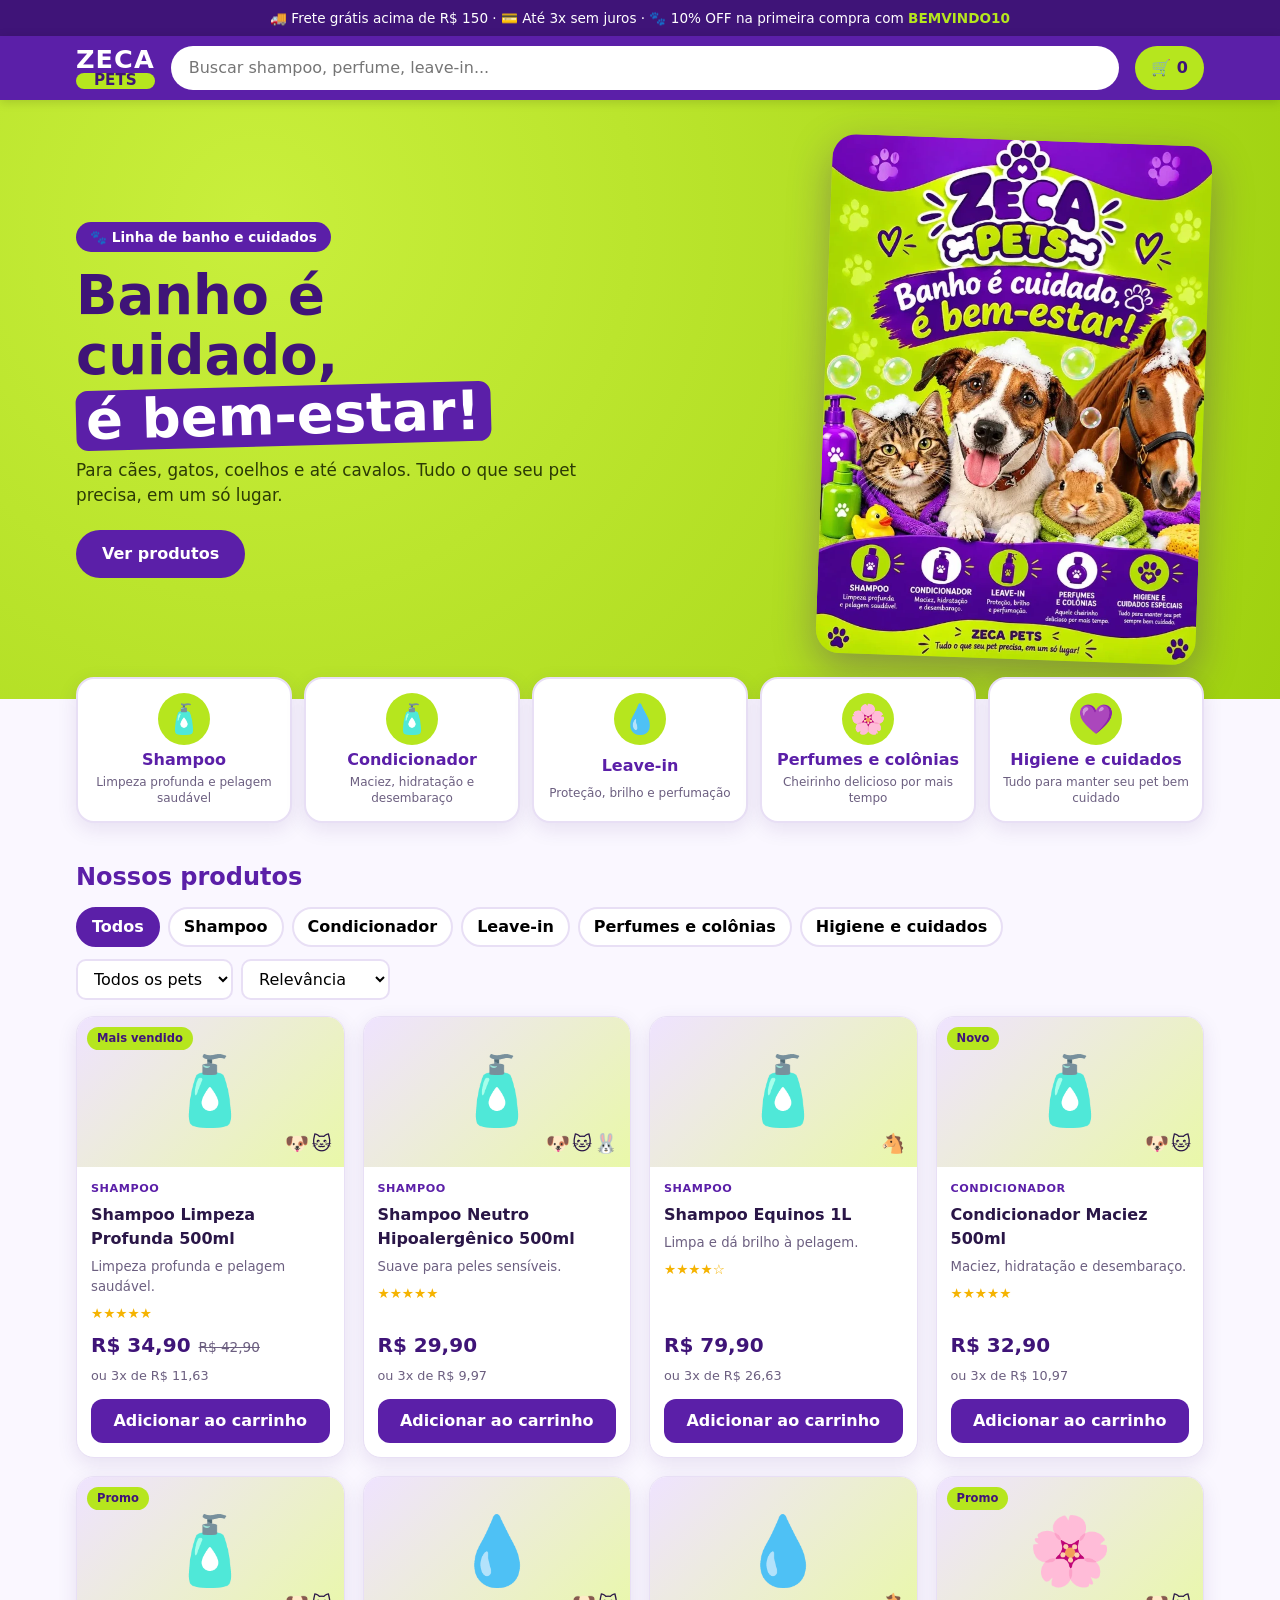
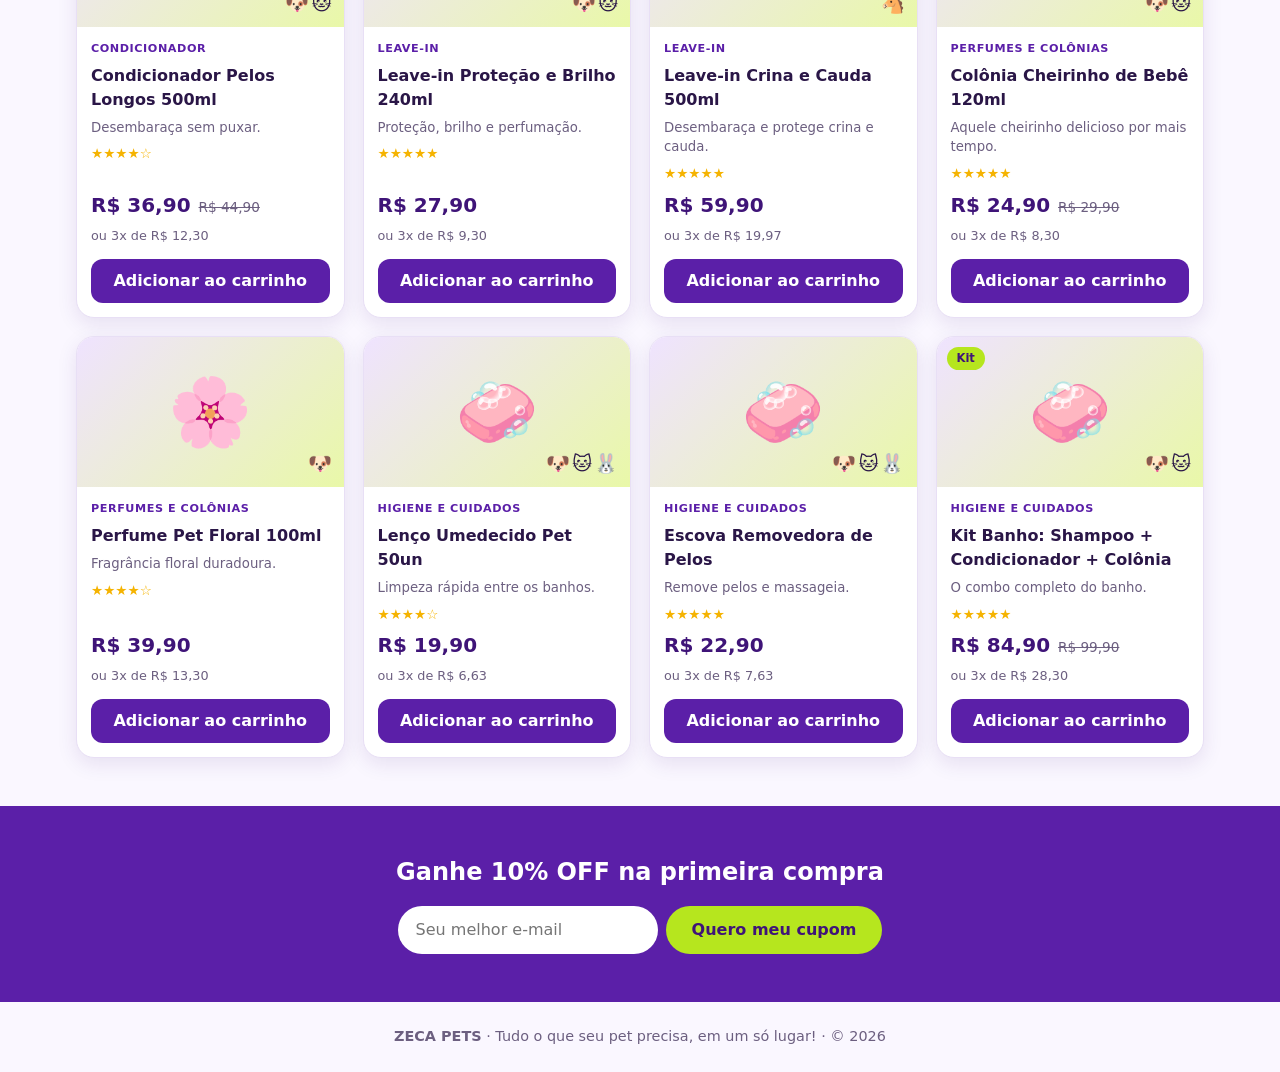
==== zeca-pets-loja/index.html @ 0b7c210d "Adiciona loja Zeca Pets (catalogo, carrinho e pedido via WhatsApp) - zeca-pets-loja: site em HTML/CS" ====
<!doctype html>
<html lang="pt-BR">
<head>
  <meta charset="utf-8">
  <meta name="viewport" content="width=device-width, initial-scale=1">
  <title>Zeca Pets — Banho é cuidado, é bem-estar!</title>
  <meta name="description" content="Shampoo, condicionador, leave-in, perfumes e higiene para cães, gatos, coelhos e cavalos. Tudo o que seu pet precisa, em um só lugar!">
  <link rel="stylesheet" href="styles.css">
</head>
<body>
  <div class="topbar">🚚 Frete grátis acima de R$ 150 · 💳 Até 3x sem juros · 🐾 10% OFF na primeira compra com <b>BEMVINDO10</b></div>

  <header class="header">
    <div class="container header-inner">
      <a href="#" class="logo"><span>ZECA</span><i>PETS</i></a>
      <form class="search" id="searchForm" role="search">
        <input id="search" type="search" placeholder="Buscar shampoo, perfume, leave-in..." aria-label="Buscar produtos">
      </form>
      <button class="cart-btn" id="openCart" aria-label="Abrir carrinho">🛒 <span id="cartCount">0</span></button>
    </div>
  </header>

  <section class="hero">
    <div class="container hero-inner">
      <div class="hero-text">
        <span class="pill">🐾 Linha de banho e cuidados</span>
        <h1>Banho é cuidado, <em>é bem-estar!</em></h1>
        <p>Para cães, gatos, coelhos e até cavalos. Tudo o que seu pet precisa, em um só lugar.</p>
        <a href="#produtos" class="btn">Ver produtos</a>
      </div>
      <img class="hero-img" src="assets/catalogo.webp" alt="Catálogo Zeca Pets: cachorro, gato, coelho e cavalo no banho" width="651" height="889">
    </div>
  </section>

  <section class="cats container" aria-label="Categorias">
    <button data-cat="Shampoo"><span>🧴</span><b>Shampoo</b><small>Limpeza profunda e pelagem saudável</small></button>
    <button data-cat="Condicionador"><span>🧴</span><b>Condicionador</b><small>Maciez, hidratação e desembaraço</small></button>
    <button data-cat="Leave-in"><span>💧</span><b>Leave-in</b><small>Proteção, brilho e perfumação</small></button>
    <button data-cat="Perfumes e colônias"><span>🌸</span><b>Perfumes e colônias</b><small>Cheirinho delicioso por mais tempo</small></button>
    <button data-cat="Higiene e cuidados"><span>💜</span><b>Higiene e cuidados</b><small>Tudo para manter seu pet bem cuidado</small></button>
  </section>

  <main class="container" id="produtos">
    <div class="toolbar">
      <h2>Nossos produtos</h2>
      <div class="filters">
        <div class="chips" id="chips"></div>
        <div class="selects">
          <select id="pet" aria-label="Filtrar por pet">
            <option value="">Todos os pets</option>
            <option>Cães</option><option>Gatos</option><option>Coelhos</option><option>Cavalos</option>
          </select>
          <select id="sort" aria-label="Ordenar">
            <option value="rel">Relevância</option>
            <option value="asc">Menor preço</option>
            <option value="desc">Maior preço</option>
          </select>
        </div>
      </div>
    </div>
    <div class="grid" id="grid"></div>
    <p class="empty" id="empty" hidden>Nenhum produto encontrado 😿</p>
  </main>

  <section class="newsletter">
    <div class="container">
      <h2>Ganhe 10% OFF na primeira compra</h2>
      <form id="newsForm">
        <input type="email" required placeholder="Seu melhor e-mail" aria-label="E-mail">
        <button class="btn">Quero meu cupom</button>
      </form>
      <p id="newsMsg" hidden>Obrigado! Use o cupom <b>BEMVINDO10</b> no carrinho 🎉</p>
    </div>
  </section>

  <footer class="footer">
    <div class="container"><b>ZECA PETS</b> · Tudo o que seu pet precisa, em um só lugar! · © <span id="year"></span></div>
  </footer>

  <div class="overlay" id="overlay" hidden></div>
  <aside class="drawer" id="drawer" aria-label="Carrinho" aria-hidden="true">
    <div class="drawer-head"><h3>Seu carrinho</h3><button id="closeCart" aria-label="Fechar">✕</button></div>
    <div class="drawer-body" id="cartItems"></div>
    <div class="drawer-foot">
      <div class="coupon"><input id="coupon" placeholder="Cupom de desconto"><button id="applyCoupon">Aplicar</button></div>
      <div class="row"><span>Subtotal</span><span id="subtotal">R$ 0,00</span></div>
      <div class="row"><span>Desconto</span><span id="discount">− R$ 0,00</span></div>
      <div class="row"><span>Frete</span><span id="shipping">—</span></div>
      <div class="row total"><span>Total</span><span id="total">R$ 0,00</span></div>
      <input id="custName" placeholder="Seu nome">
      <button class="btn block" id="checkout">Finalizar pelo WhatsApp</button>
    </div>
  </aside>

  <div class="toast" id="toast" role="status"></div>
  <script src="app.js"></script>
</body>
</html>
---- zeca-pets-loja/styles.css ----
:root{
  --purple:#5b1fa8; --purple-dark:#3f1478; --lime:#b6e61e; --lime-soft:#e9f8a8;
  --ink:#2a1647; --muted:#6c5f80; --bg:#faf7ff; --card:#fff; --line:#e8dff5;
  --radius:18px; --shadow:0 6px 20px rgba(63,20,120,.1);
}
*{box-sizing:border-box;margin:0}
body{font-family:"Trebuchet MS",system-ui,-apple-system,"Segoe UI",sans-serif;color:var(--ink);background:var(--bg);line-height:1.5}
.container{max-width:1160px;margin:0 auto;padding:0 16px}
button,input,select{font:inherit}
button{cursor:pointer}

.topbar{background:var(--purple-dark);color:#fff;text-align:center;font-size:.85rem;padding:8px 12px}
.topbar b{color:var(--lime)}
.header{position:sticky;top:0;z-index:20;background:var(--purple);box-shadow:0 2px 10px rgba(0,0,0,.15)}
.header-inner{display:flex;align-items:center;gap:16px;padding-top:10px;padding-bottom:10px}
.logo{display:grid;text-decoration:none;line-height:.9;text-align:center;font-weight:900}
.logo span{color:#fff;font-size:1.6rem;letter-spacing:.04em}
.logo i{font-style:normal;background:var(--lime);color:var(--purple-dark);font-size:.95rem;padding:1px 10px;border-radius:999px;margin-top:2px}
.search{flex:1}
.search input{width:100%;padding:10px 18px;border:0;border-radius:999px}
.cart-btn{border:0;background:var(--lime);color:var(--purple-dark);padding:10px 16px;border-radius:999px;font-weight:800}
.cart-btn:hover{filter:brightness(.95)}

.hero{background:radial-gradient(circle at 20% 20%,#c9ef3c,#9fd10f);overflow:hidden}
.hero-inner{display:flex;align-items:center;justify-content:space-between;gap:32px;padding-top:40px;padding-bottom:40px}
.hero-text{max-width:520px}
.pill{display:inline-block;background:var(--purple);color:#fff;font-weight:700;padding:5px 14px;border-radius:999px;font-size:.85rem;margin-bottom:14px}
.hero h1{font-size:clamp(2rem,4.6vw,3.4rem);line-height:1.1;color:var(--purple-dark);margin-bottom:12px}
.hero em{font-style:normal;color:#fff;background:var(--purple);padding:0 10px;border-radius:12px;display:inline-block;transform:rotate(-1.5deg)}
.hero p{color:#2c3b05;margin-bottom:22px;font-size:1.05rem}
.hero-img{width:min(380px,40vw);height:auto;border-radius:24px;box-shadow:0 14px 40px rgba(63,20,120,.35);transform:rotate(2deg)}
.btn{display:inline-block;background:var(--purple);color:#fff;border:0;border-radius:999px;padding:12px 26px;font-weight:800;text-decoration:none}
.btn:hover{background:var(--purple-dark)}
.btn.block{width:100%;border-radius:12px}
.btn:disabled{opacity:.5;cursor:not-allowed}

.cats{display:grid;grid-template-columns:repeat(5,1fr);gap:12px;margin-top:-22px;position:relative}
.cats button{background:var(--card);border:2px solid var(--line);border-radius:var(--radius);padding:14px 10px;display:grid;gap:3px;text-align:center;box-shadow:var(--shadow);transition:.15s}
.cats button:hover{border-color:var(--purple);transform:translateY(-3px)}
.cats span{font-size:1.8rem;width:52px;height:52px;margin:0 auto;display:grid;place-items:center;background:var(--lime);border-radius:50%}
.cats b{color:var(--purple)}
.cats small{color:var(--muted);font-size:.75rem;line-height:1.3}

.toolbar{margin:36px 0 16px}
.toolbar h2{margin-bottom:12px;color:var(--purple)}
.filters{display:flex;flex-wrap:wrap;gap:12px;justify-content:space-between}
.chips,.selects{display:flex;flex-wrap:wrap;gap:8px}
.chip{border:2px solid var(--line);background:#fff;padding:6px 14px;border-radius:999px;font-weight:600}
.chip.active{background:var(--purple);color:#fff;border-color:var(--purple)}
select{padding:8px 12px;border:2px solid var(--line);border-radius:10px;background:#fff}

.grid{display:grid;grid-template-columns:repeat(auto-fill,minmax(230px,1fr));gap:18px}
.card{background:var(--card);border:1px solid var(--line);border-radius:var(--radius);overflow:hidden;box-shadow:var(--shadow);display:flex;flex-direction:column;transition:transform .15s}
.card:hover{transform:translateY(-3px)}
.thumb{height:150px;display:grid;place-items:center;position:relative;background:linear-gradient(135deg,#efe3ff,var(--lime-soft))}
.thumb .bottle{font-size:4.2rem}
.thumb .pets{position:absolute;bottom:8px;right:10px;font-size:1.2rem;letter-spacing:2px}
.badge{position:absolute;top:10px;left:10px;background:var(--lime);color:var(--purple-dark);font-size:.72rem;font-weight:800;padding:3px 10px;border-radius:999px}
.info{padding:14px;display:flex;flex-direction:column;gap:6px;flex:1}
.info small{color:var(--purple);text-transform:uppercase;letter-spacing:.05em;font-size:.7rem;font-weight:700}
.info h3{font-size:1rem}
.desc{color:var(--muted);font-size:.83rem}
.stars{color:#f5b301;font-size:.85rem}
.price{margin-top:auto;display:flex;align-items:baseline;gap:8px}
.price b{font-size:1.25rem;color:var(--purple-dark)}
.price s{color:var(--muted);font-size:.85rem}
.parc{color:var(--muted);font-size:.8rem}
.add{margin-top:8px;border:0;background:var(--purple);color:#fff;padding:10px;border-radius:12px;font-weight:700}
.add:hover{background:var(--lime);color:var(--purple-dark)}
.empty{text-align:center;padding:40px;color:var(--muted)}

.newsletter{background:var(--purple);color:#fff;text-align:center;padding:48px 0;margin-top:48px}
.newsletter form{display:flex;gap:8px;justify-content:center;flex-wrap:wrap;margin-top:16px}
.newsletter input{padding:12px 18px;border-radius:999px;border:0;min-width:260px}
.newsletter .btn{background:var(--lime);color:var(--purple-dark)}
.newsletter p{margin-top:12px}
.footer{padding:24px 0;text-align:center;color:var(--muted);font-size:.9rem}

.overlay{position:fixed;inset:0;background:rgba(30,10,60,.5);z-index:30}
.drawer{position:fixed;top:0;right:0;height:100%;width:min(420px,100%);background:#fff;z-index:40;display:flex;flex-direction:column;transform:translateX(100%);transition:transform .25s}
.drawer.open{transform:none}
.drawer-head{display:flex;justify-content:space-between;align-items:center;padding:16px;background:var(--purple);color:#fff}
.drawer-head button{border:0;background:none;font-size:1.2rem;color:#fff}
.drawer-body{flex:1;overflow:auto;padding:12px 16px}
.drawer-body .none{color:var(--muted);text-align:center;margin-top:40px}
.item{display:grid;grid-template-columns:56px 1fr auto;gap:12px;align-items:center;padding:10px 0;border-bottom:1px solid var(--line)}
.item .em{font-size:2rem;height:56px;display:grid;place-items:center;border-radius:12px;background:var(--lime-soft)}
.item small{color:var(--muted)}
.qty{display:flex;align-items:center;gap:6px;margin-top:4px}
.qty button{width:26px;height:26px;border-radius:8px;border:1px solid var(--line);background:#fff}
.rm{border:0;background:none;color:#c0392b;font-size:.8rem}
.drawer-foot{padding:16px;border-top:1px solid var(--line);display:grid;gap:8px}
.drawer-foot input{padding:10px 12px;border:1px solid var(--line);border-radius:10px;width:100%}
.coupon{display:flex;gap:8px}
.coupon button{border:0;background:var(--purple);color:#fff;border-radius:10px;padding:0 14px}
.row{display:flex;justify-content:space-between;font-size:.95rem}
.row.total{font-size:1.2rem;font-weight:800;color:var(--purple)}

.toast{position:fixed;bottom:24px;left:50%;transform:translate(-50%,80px);background:var(--purple-dark);color:#fff;padding:12px 20px;border-radius:999px;z-index:50;opacity:0;transition:.3s}
.toast.show{transform:translate(-50%,0);opacity:1}

@media (max-width:860px){
  .cats{grid-template-columns:repeat(2,1fr);margin-top:16px}
  .hero-inner{flex-direction:column-reverse;text-align:center}
  .hero-img{width:min(300px,70vw)}
  .header-inner{flex-wrap:wrap}
  .search{order:3;flex-basis:100%}
  .logo{flex:1;justify-items:start}
}
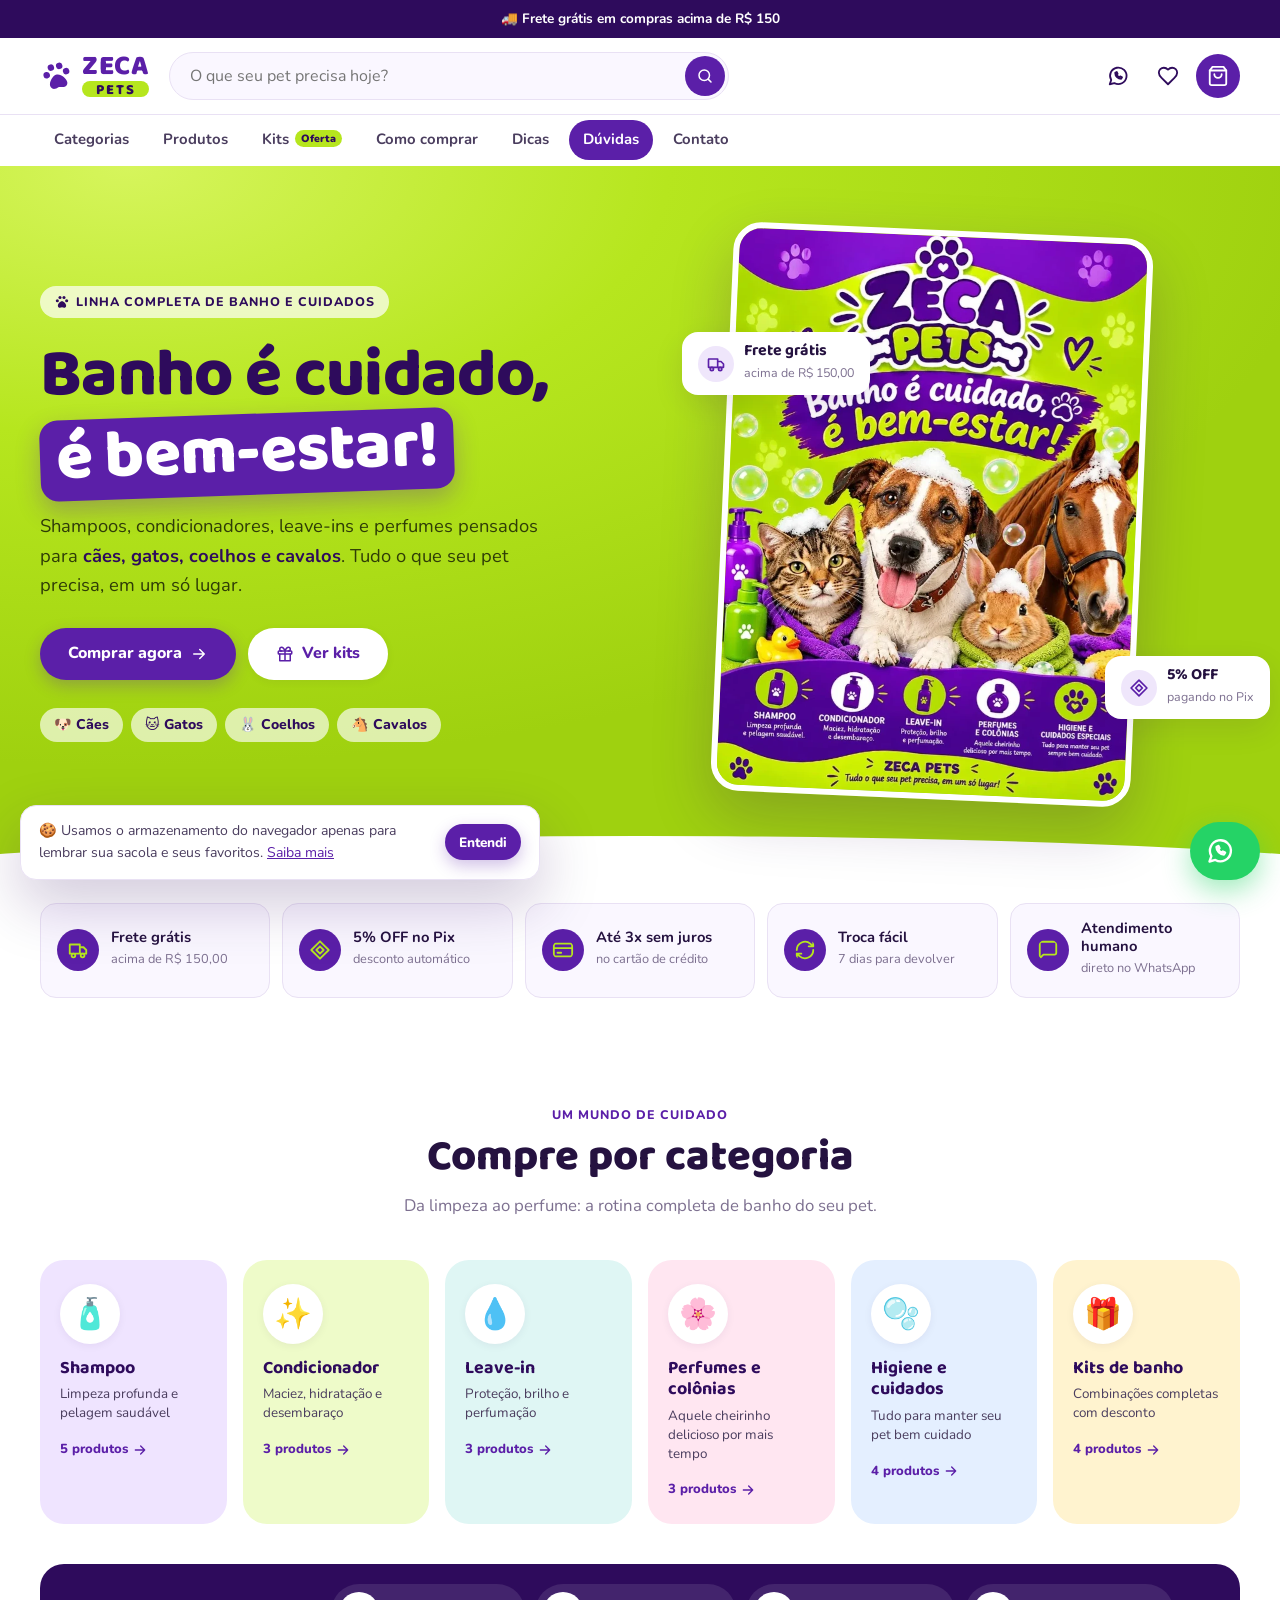
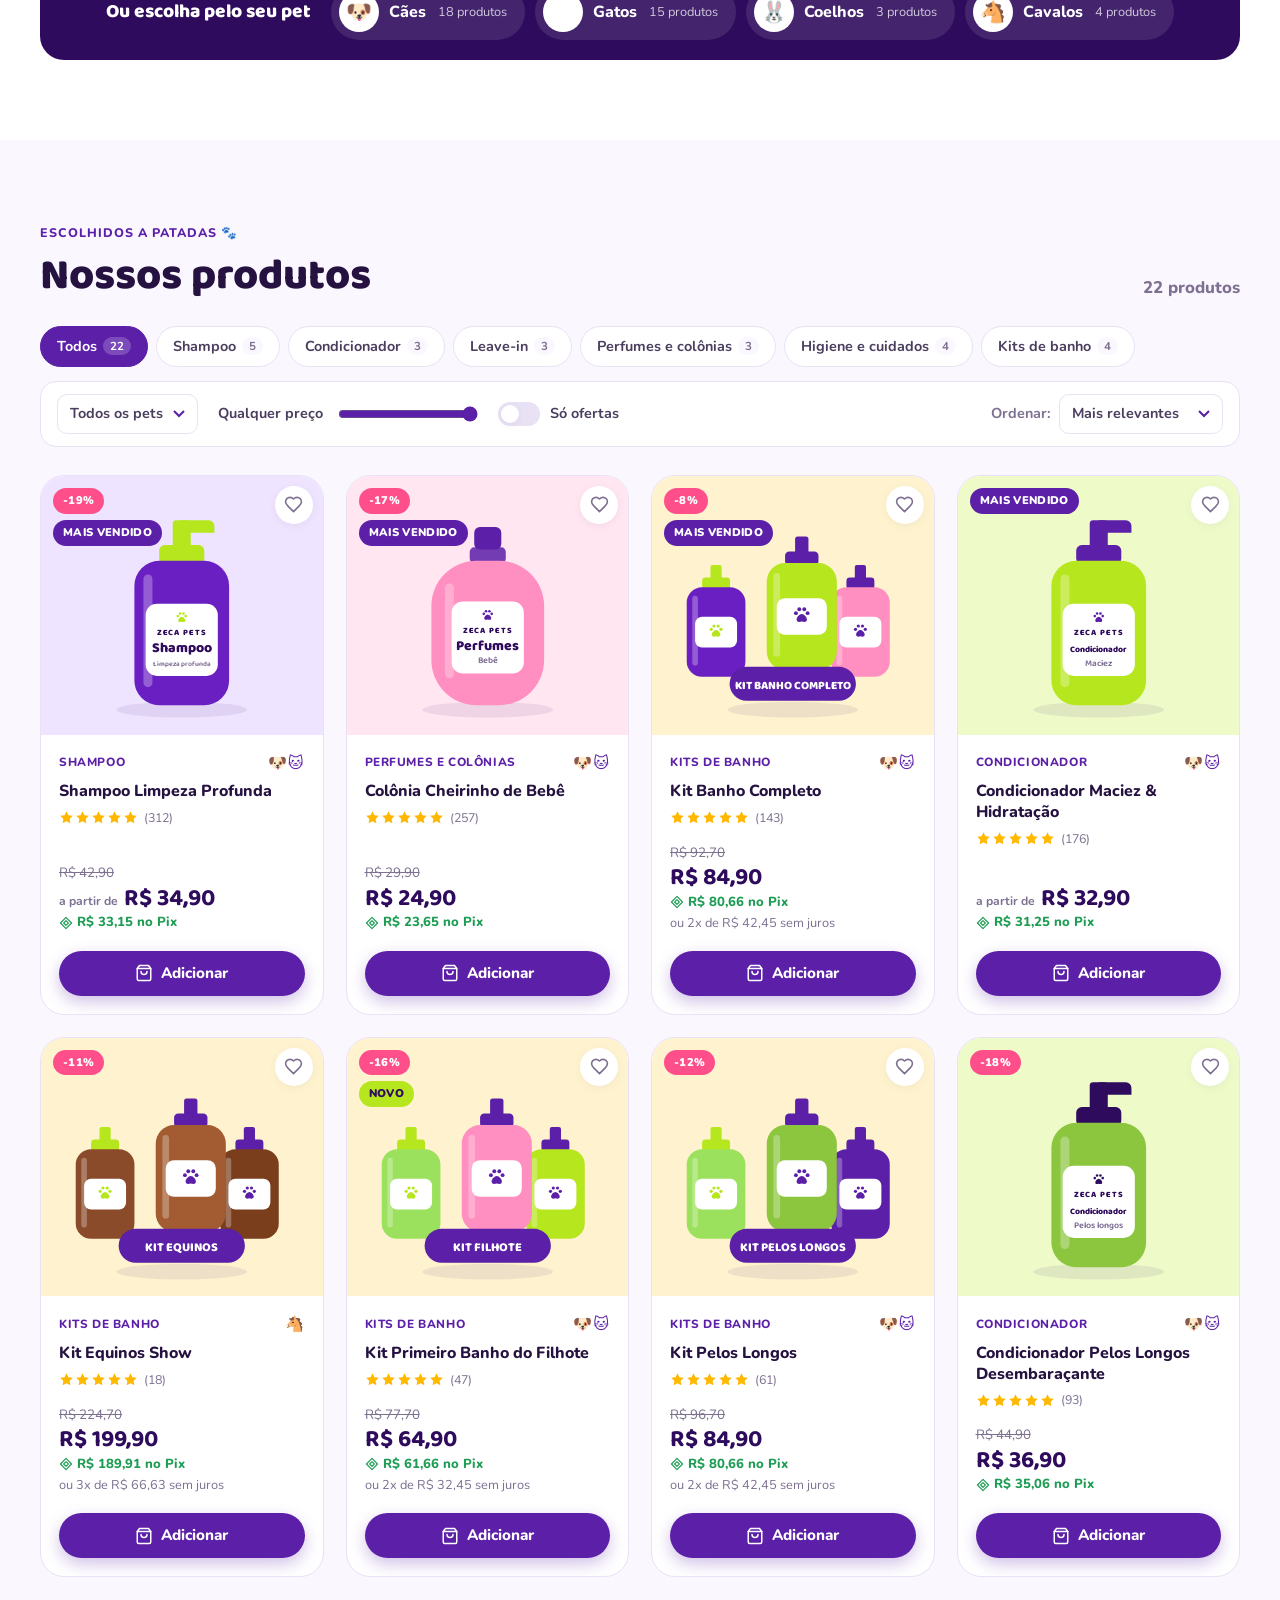
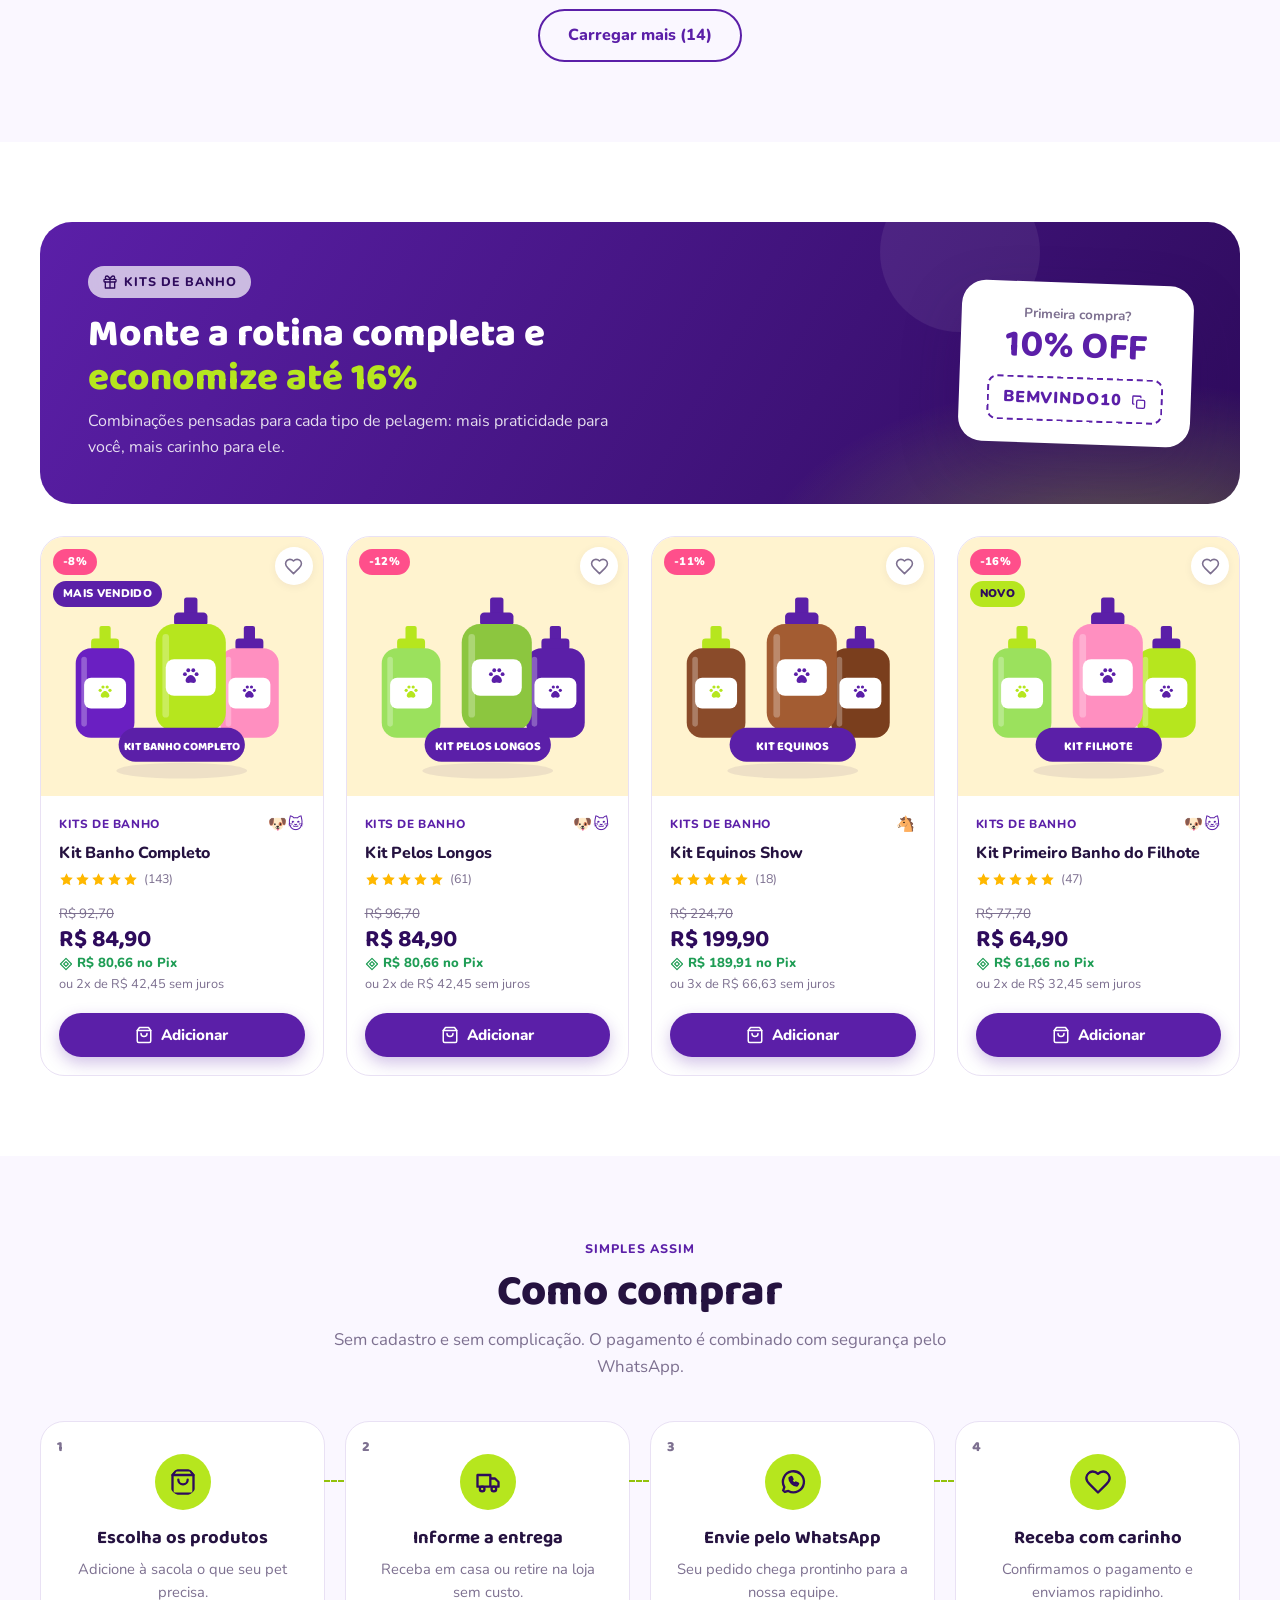
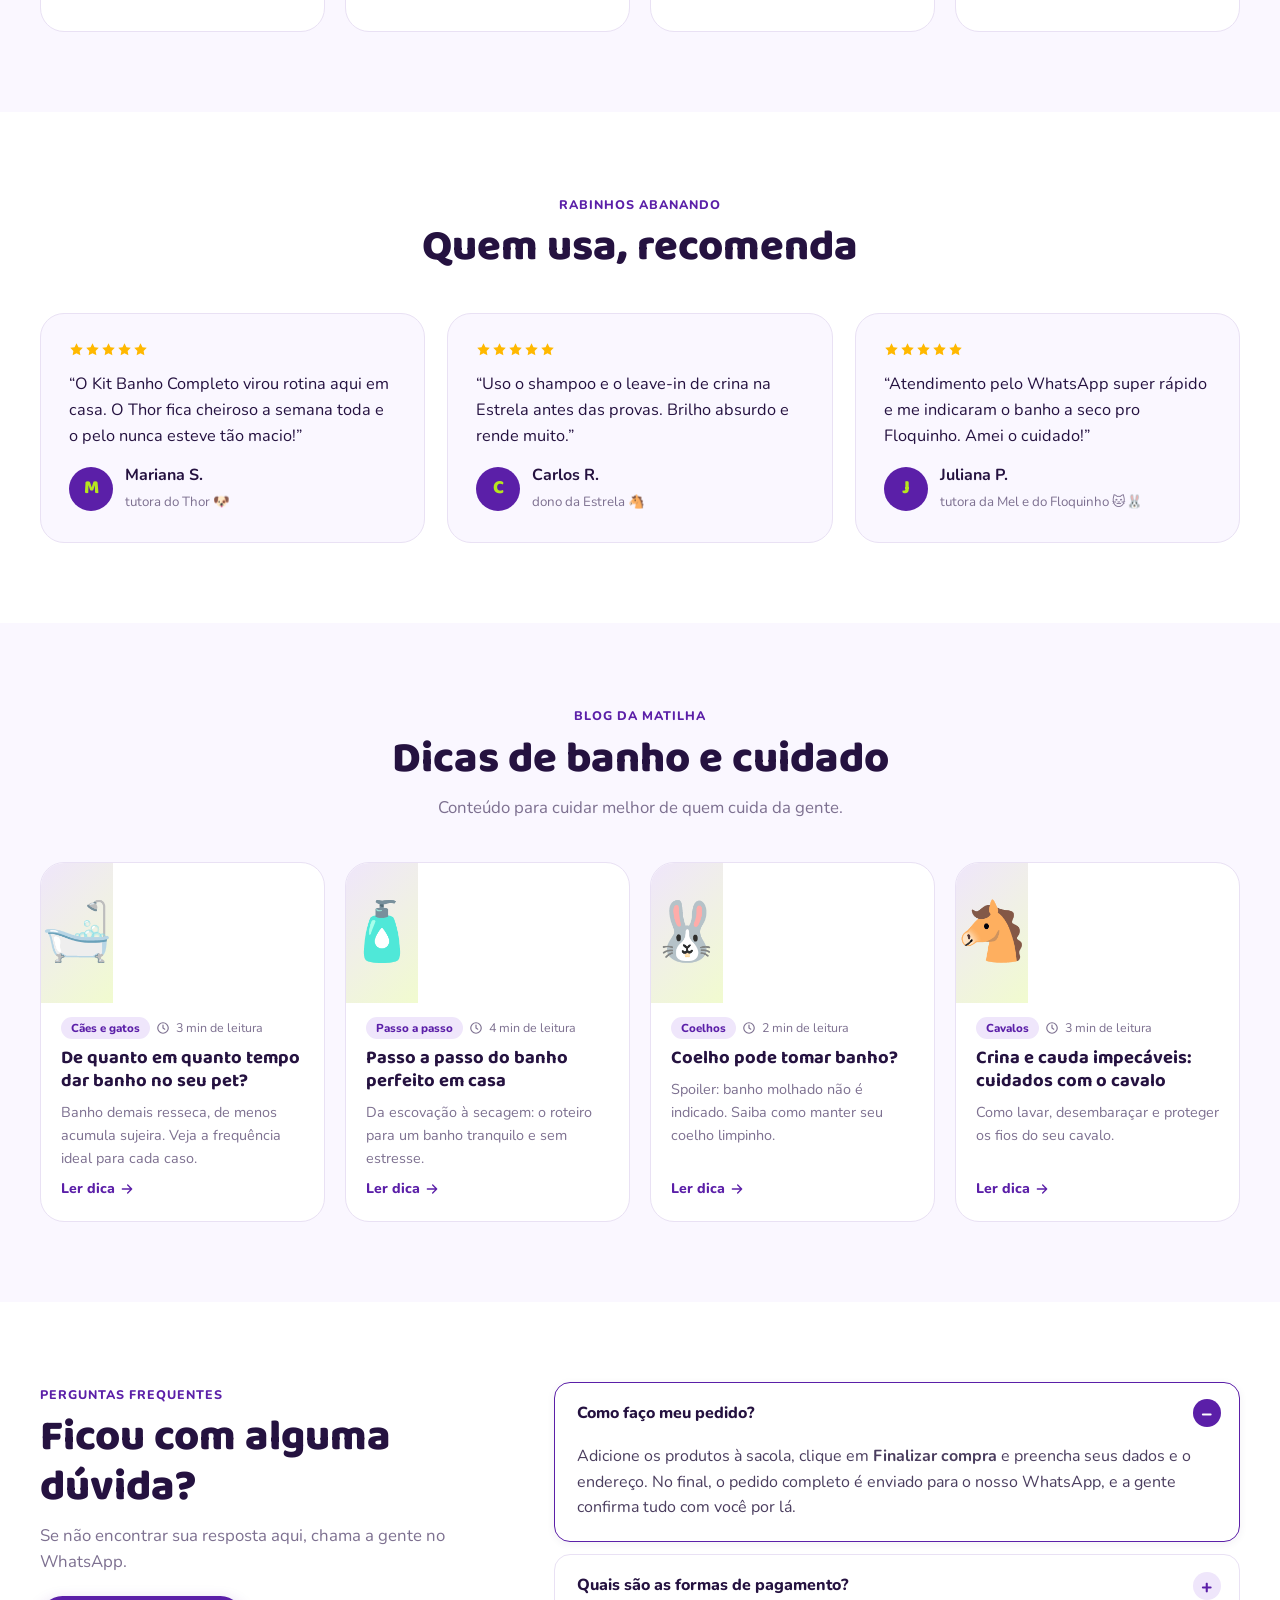
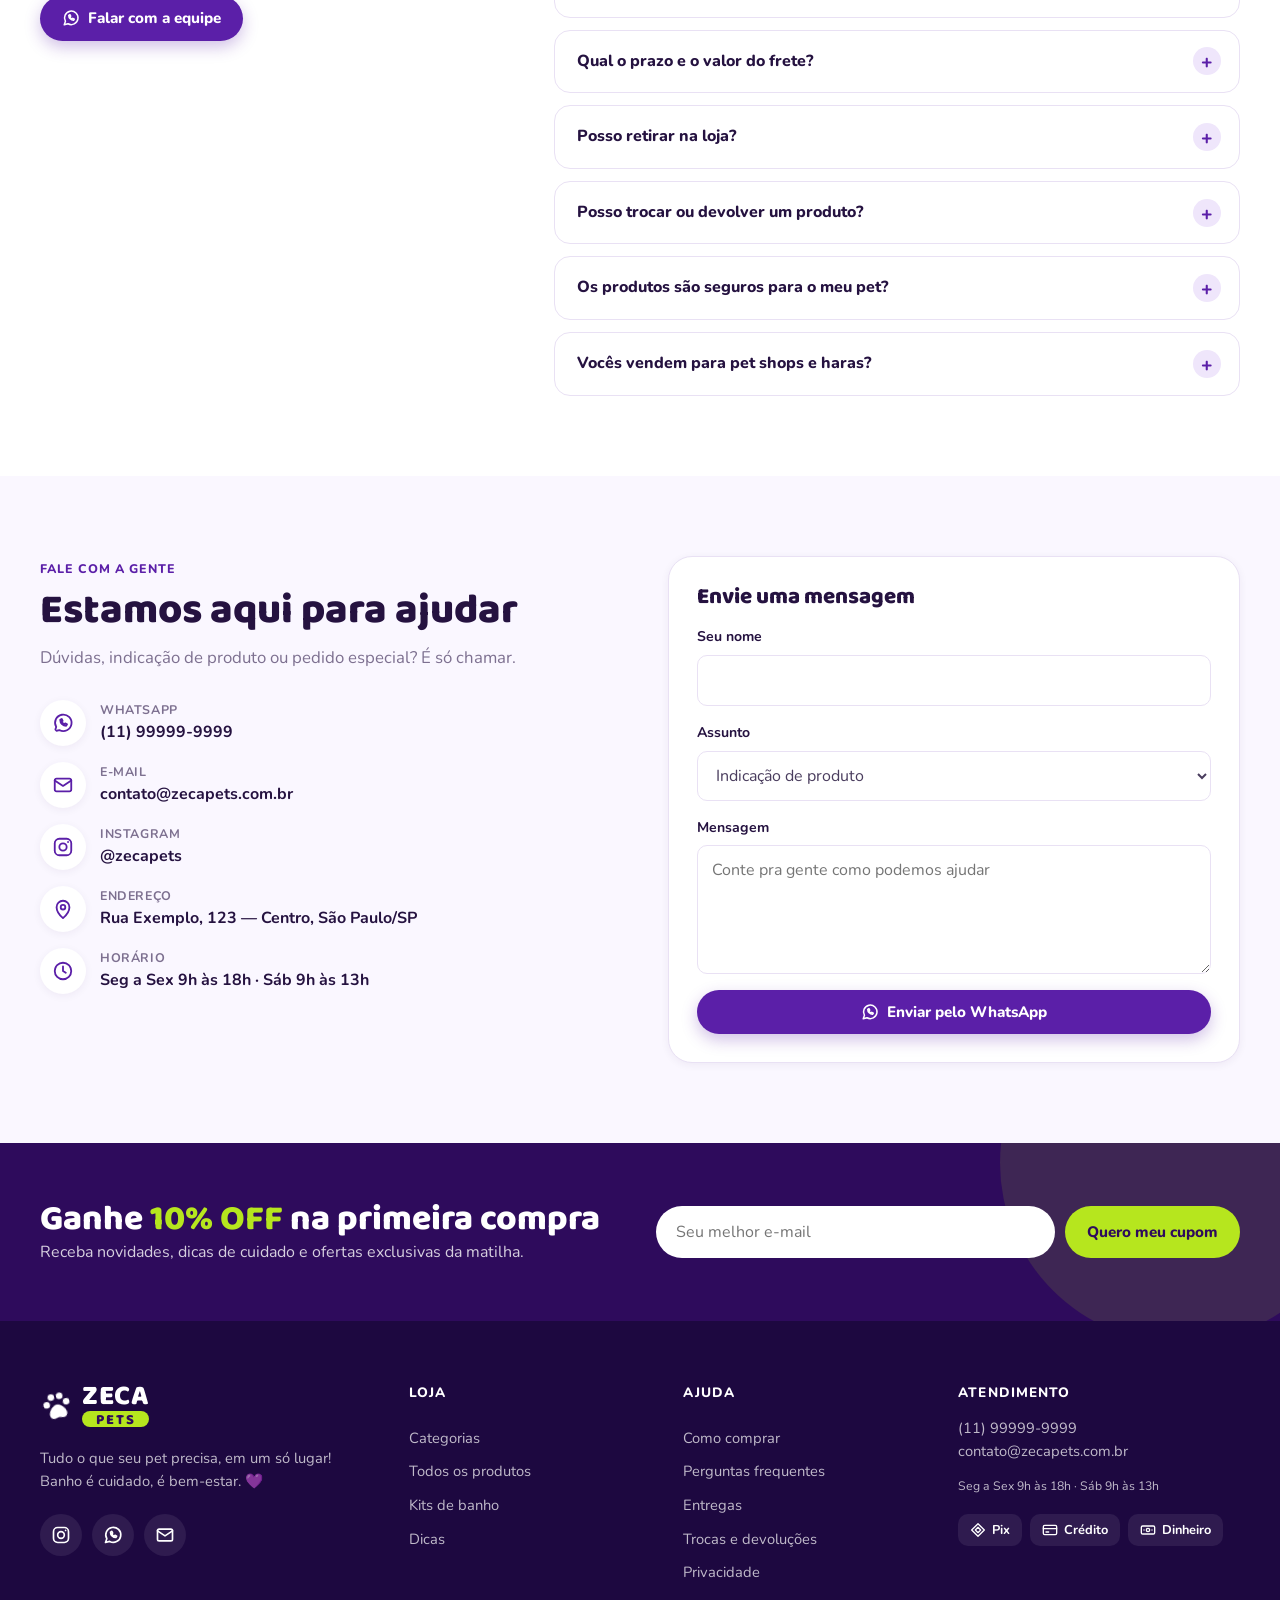
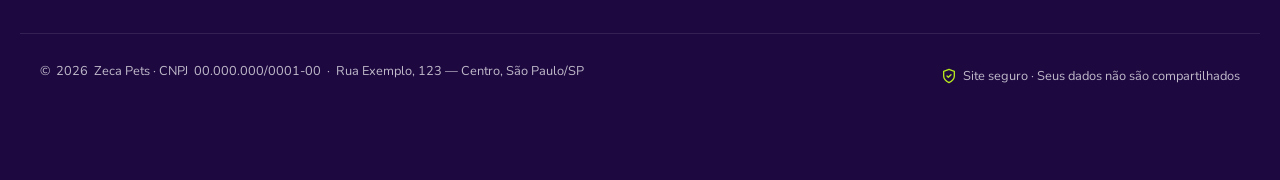
==== commit f275ae73: "Reestrutura a loja Zeca Pets: catalogo completo, checkout e conteudo Estrutura - Codigo separado em " ====
--- a/zeca-pets-loja/index.html
+++ b/zeca-pets-loja/index.html
@@ -4,95 +4,454 @@
   <meta charset="utf-8">
   <meta name="viewport" content="width=device-width, initial-scale=1">
   <title>Zeca Pets — Banho é cuidado, é bem-estar!</title>
-  <meta name="description" content="Shampoo, condicionador, leave-in, perfumes e higiene para cães, gatos, coelhos e cavalos. Tudo o que seu pet precisa, em um só lugar!">
-  <link rel="stylesheet" href="styles.css">
+  <meta name="description" content="Shampoo, condicionador, leave-in, perfumes e produtos de higiene para cães, gatos, coelhos e cavalos. Frete grátis acima de R$ 150, 5% OFF no Pix e até 3x sem juros.">
+  <meta name="theme-color" content="#5b1fa8">
+  <link rel="icon" href="assets/img/favicon.svg" type="image/svg+xml">
+
+  <!-- Compartilhamento em redes sociais -->
+  <meta property="og:type" content="website">
+  <meta property="og:title" content="Zeca Pets — Banho é cuidado, é bem-estar!">
+  <meta property="og:description" content="Tudo o que seu pet precisa, em um só lugar! Linha completa de banho e cuidados para cães, gatos, coelhos e cavalos.">
+  <meta property="og:image" content="assets/img/catalogo.webp">
+  <meta property="og:locale" content="pt_BR">
+
+  <link rel="preconnect" href="https://fonts.googleapis.com">
+  <link rel="preconnect" href="https://fonts.gstatic.com" crossorigin>
+  <link href="https://fonts.googleapis.com/css2?family=Baloo+2:wght@600;700;800&family=Nunito:wght@400;600;700;800&display=swap" rel="stylesheet">
+  <link rel="stylesheet" href="css/styles.css">
+
+  <script type="application/ld+json">
+  { "@context": "https://schema.org", "@type": "PetStore", "name": "Zeca Pets",
+    "slogan": "Banho é cuidado, é bem-estar!", "image": "assets/img/catalogo.webp",
+    "priceRange": "R$", "paymentAccepted": "Pix, Cartão de crédito, Dinheiro" }
+  </script>
+
+  <script src="js/config.js" defer></script>
+  <script src="js/data.js" defer></script>
+  <script src="js/utils.js" defer></script>
+  <script src="js/store.js" defer></script>
+  <script src="js/art.js" defer></script>
+  <script src="js/catalog.js" defer></script>
+  <script src="js/cart.js" defer></script>
+  <script src="js/checkout.js" defer></script>
+  <script src="js/main.js" defer></script>
 </head>
 <body>
-  <div class="topbar">🚚 Frete grátis acima de R$ 150 · 💳 Até 3x sem juros · 🐾 10% OFF na primeira compra com <b>BEMVINDO10</b></div>
-
-  <header class="header">
-    <div class="container header-inner">
-      <a href="#" class="logo"><span>ZECA</span><i>PETS</i></a>
-      <form class="search" id="searchForm" role="search">
-        <input id="search" type="search" placeholder="Buscar shampoo, perfume, leave-in..." aria-label="Buscar produtos">
+  <!-- ===== Ícones (SVG sprite) ===== -->
+  <svg width="0" height="0" style="position:absolute" aria-hidden="true">
+    <symbol id="i-search" viewBox="0 0 24 24"><circle cx="11" cy="11" r="7"/><path d="m20 20-3.5-3.5"/></symbol>
+    <symbol id="i-heart" viewBox="0 0 24 24"><path d="M19 14c1.5-1.5 3-3.2 3-5.5A5.5 5.5 0 0 0 16.5 3c-1.8 0-3 .5-4.5 2-1.5-1.5-2.7-2-4.5-2A5.5 5.5 0 0 0 2 8.5c0 2.3 1.5 4 3 5.5l7 7Z"/></symbol>
+    <symbol id="i-bag" viewBox="0 0 24 24"><path d="M6 2 3 6v14a2 2 0 0 0 2 2h14a2 2 0 0 0 2-2V6l-3-4Z"/><path d="M3 6h18M16 10a4 4 0 0 1-8 0"/></symbol>
+    <symbol id="i-menu" viewBox="0 0 24 24"><path d="M4 6h16M4 12h16M4 18h16"/></symbol>
+    <symbol id="i-x" viewBox="0 0 24 24"><path d="M18 6 6 18M6 6l12 12"/></symbol>
+    <symbol id="i-plus" viewBox="0 0 24 24"><path d="M12 5v14M5 12h14"/></symbol>
+    <symbol id="i-minus" viewBox="0 0 24 24"><path d="M5 12h14"/></symbol>
+    <symbol id="i-trash" viewBox="0 0 24 24"><path d="M3 6h18M8 6V4h8v2M19 6l-1 14H6L5 6M10 11v6M14 11v6"/></symbol>
+    <symbol id="i-truck" viewBox="0 0 24 24"><path d="M3 6h11v10H3zM14 9h4l3 3v4h-7"/><circle cx="7" cy="18" r="2"/><circle cx="17" cy="18" r="2"/></symbol>
+    <symbol id="i-shield" viewBox="0 0 24 24"><path d="M12 22s8-4 8-10V5l-8-3-8 3v7c0 6 8 10 8 10z"/><path d="m9 12 2 2 4-4"/></symbol>
+    <symbol id="i-refresh" viewBox="0 0 24 24"><path d="M3 12a9 9 0 0 1 15-6.7L21 8M21 3v5h-5M21 12a9 9 0 0 1-15 6.7L3 16M3 21v-5h5"/></symbol>
+    <symbol id="i-chat" viewBox="0 0 24 24"><path d="M21 15a2 2 0 0 1-2 2H7l-4 4V5a2 2 0 0 1 2-2h14a2 2 0 0 1 2 2z"/></symbol>
+    <symbol id="i-star" viewBox="0 0 24 24"><path d="m12 2 3.1 6.3 6.9 1-5 4.9 1.2 6.8L12 17.8 5.8 21 7 14.2 2 9.3l6.9-1z"/></symbol>
+    <symbol id="i-arrow-right" viewBox="0 0 24 24"><path d="M5 12h14M13 6l6 6-6 6"/></symbol>
+    <symbol id="i-arrow-left" viewBox="0 0 24 24"><path d="M19 12H5M11 6l-6 6 6 6"/></symbol>
+    <symbol id="i-arrow-up" viewBox="0 0 24 24"><path d="M12 19V5M6 11l6-6 6 6"/></symbol>
+    <symbol id="i-check" viewBox="0 0 24 24"><path d="M20 6 9 17l-5-5"/></symbol>
+    <symbol id="i-clock" viewBox="0 0 24 24"><circle cx="12" cy="12" r="9"/><path d="M12 7v5l3 2"/></symbol>
+    <symbol id="i-pin" viewBox="0 0 24 24"><path d="M12 22s7-6.2 7-12a7 7 0 0 0-14 0c0 5.8 7 12 7 12z"/><circle cx="12" cy="10" r="2.5"/></symbol>
+    <symbol id="i-phone" viewBox="0 0 24 24"><path d="M22 16.9v3a2 2 0 0 1-2.2 2 19.8 19.8 0 0 1-8.6-3.1 19.5 19.5 0 0 1-6-6A19.8 19.8 0 0 1 2.1 4.2 2 2 0 0 1 4.1 2h3a2 2 0 0 1 2 1.7c.1.9.4 1.8.7 2.7a2 2 0 0 1-.5 2.1L8 9.8a16 16 0 0 0 6 6l1.3-1.3a2 2 0 0 1 2.1-.4c.9.3 1.8.6 2.7.7a2 2 0 0 1 1.7 2z"/></symbol>
+    <symbol id="i-mail" viewBox="0 0 24 24"><rect x="3" y="5" width="18" height="14" rx="2"/><path d="m3 7 9 6 9-6"/></symbol>
+    <symbol id="i-instagram" viewBox="0 0 24 24"><rect x="3" y="3" width="18" height="18" rx="5"/><circle cx="12" cy="12" r="4"/><path d="M17.5 6.5h.01"/></symbol>
+    <symbol id="i-whatsapp" viewBox="0 0 24 24"><path d="M3 21l1.6-4.6A9 9 0 1 1 8 19.7L3 21z"/><path d="M9 8.6c0 3.4 3 6.4 6.4 6.4l1-1.6-2-1-1 1c-1.2-.5-2.3-1.6-2.8-2.8l1-1-1-2L9 8.6z"/></symbol>
+    <symbol id="i-paw" viewBox="0 0 24 24"><circle cx="5" cy="10" r="2.3"/><circle cx="9" cy="5.3" r="2.3"/><circle cx="15" cy="5.3" r="2.3"/><circle cx="19" cy="10" r="2.3"/><path d="M12 11c-3 0-6.2 4-6.2 6.6 0 2 1.6 3 3 3 1.2 0 2.1-.6 3.2-.6s2 .6 3.2.6c1.4 0 3-1 3-3C18.2 15 15 11 12 11z"/></symbol>
+    <symbol id="i-eye" viewBox="0 0 24 24"><path d="M2 12s3.5-7 10-7 10 7 10 7-3.5 7-10 7S2 12 2 12z"/><circle cx="12" cy="12" r="3"/></symbol>
+    <symbol id="i-pix" viewBox="0 0 24 24"><path d="M12 2.5 21.5 12 12 21.5 2.5 12z"/><path d="m8 12 4-4 4 4-4 4z"/></symbol>
+    <symbol id="i-card" viewBox="0 0 24 24"><rect x="2" y="5" width="20" height="14" rx="2"/><path d="M2 10h20M6 15h4"/></symbol>
+    <symbol id="i-money" viewBox="0 0 24 24"><rect x="2" y="6" width="20" height="12" rx="2"/><circle cx="12" cy="12" r="2.5"/><path d="M6 12h.01M18 12h.01"/></symbol>
+    <symbol id="i-store" viewBox="0 0 24 24"><path d="M3 9l2-5h14l2 5M4 9v11h16V9M3 9h18M9 20v-6h6v6"/></symbol>
+    <symbol id="i-tag" viewBox="0 0 24 24"><path d="M20.6 13.4 13.4 20.6a2 2 0 0 1-2.8 0L3 13V3h10l7.6 7.6a2 2 0 0 1 0 2.8z"/><circle cx="7.5" cy="7.5" r="1.5"/></symbol>
+    <symbol id="i-share" viewBox="0 0 24 24"><circle cx="18" cy="5" r="3"/><circle cx="6" cy="12" r="3"/><circle cx="18" cy="19" r="3"/><path d="m8.6 13.5 6.8 4M15.4 6.5l-6.8 4"/></symbol>
+    <symbol id="i-user" viewBox="0 0 24 24"><circle cx="12" cy="8" r="4"/><path d="M4 21a8 8 0 0 1 16 0"/></symbol>
+    <symbol id="i-gift" viewBox="0 0 24 24"><rect x="3" y="8" width="18" height="4" rx="1"/><path d="M12 8v13M19 12v9H5v-9M7.5 8a2.5 2.5 0 0 1 0-5C10 3 12 8 12 8s2-5 4.5-5a2.5 2.5 0 0 1 0 5"/></symbol>
+    <symbol id="i-copy" viewBox="0 0 24 24"><rect x="9" y="9" width="12" height="12" rx="2"/><path d="M5 15H4a1 1 0 0 1-1-1V4a1 1 0 0 1 1-1h10a1 1 0 0 1 1 1v1"/></symbol>
+    <symbol id="i-sliders" viewBox="0 0 24 24"><path d="M4 21v-7M4 10V3M12 21v-9M12 8V3M20 21v-5M20 12V3M1 14h6M9 8h6M17 16h6"/></symbol>
+  </svg>
+
+  <a class="skip-link" href="#conteudo">Pular para o conteúdo</a>
+
+  <!-- ===== Avisos ===== -->
+  <div class="announce" role="region" aria-label="Avisos da loja"><p id="announce" aria-live="polite"></p></div>
+
+  <!-- ===== Cabeçalho ===== -->
+  <header class="header" id="header">
+    <div class="container header__inner">
+      <button class="icon-btn header__menu" id="menuBtn" aria-label="Abrir menu" aria-controls="menuLayer">
+        <svg class="i"><use href="#i-menu"/></svg>
+      </button>
+
+      <a class="logo" href="#inicio" aria-label="Zeca Pets — início">
+        <svg class="logo__paw i i--fill"><use href="#i-paw"/></svg>
+        <span class="logo__text"><span>ZECA</span><i>PETS</i></span>
+      </a>
+
+      <form class="search" id="searchForm" role="search" autocomplete="off">
+        <label class="sr-only" for="searchInput">Buscar produtos</label>
+        <input id="searchInput" type="search" placeholder="O que seu pet precisa hoje?" aria-controls="searchSuggest">
+        <button class="search__btn" aria-label="Buscar"><svg class="i"><use href="#i-search"/></svg></button>
+        <ul class="search__suggest" id="searchSuggest" hidden></ul>
       </form>
-      <button class="cart-btn" id="openCart" aria-label="Abrir carrinho">🛒 <span id="cartCount">0</span></button>
-    </div>
+
+      <div class="header__actions">
+        <a class="icon-btn hide-sm" data-wa="Olá! Vim pelo site da Zeca Pets 🐾" href="#" aria-label="Falar no WhatsApp"><svg class="i"><use href="#i-whatsapp"/></svg></a>
+        <button class="icon-btn" id="favBtn" aria-label="Abrir favoritos">
+          <svg class="i"><use href="#i-heart"/></svg><span class="count" id="favCount" hidden>0</span>
+        </button>
+        <button class="icon-btn icon-btn--primary" id="cartBtn" aria-label="Abrir sacola">
+          <svg class="i"><use href="#i-bag"/></svg><span class="count" id="cartCount" hidden>0</span>
+        </button>
+      </div>
+    </div>
+
+    <nav class="nav" aria-label="Navegação principal">
+      <div class="container nav__inner" id="mainNav">
+        <a href="#categorias">Categorias</a>
+        <a href="#produtos">Produtos</a>
+        <a href="#kits">Kits <span class="nav__tag">Oferta</span></a>
+        <a href="#como-comprar">Como comprar</a>
+        <a href="#dicas">Dicas</a>
+        <a href="#duvidas">Dúvidas</a>
+        <a href="#contato">Contato</a>
+      </div>
+    </nav>
   </header>
 
-  <section class="hero">
-    <div class="container hero-inner">
-      <div class="hero-text">
-        <span class="pill">🐾 Linha de banho e cuidados</span>
-        <h1>Banho é cuidado, <em>é bem-estar!</em></h1>
-        <p>Para cães, gatos, coelhos e até cavalos. Tudo o que seu pet precisa, em um só lugar.</p>
-        <a href="#produtos" class="btn">Ver produtos</a>
-      </div>
-      <img class="hero-img" src="assets/catalogo.webp" alt="Catálogo Zeca Pets: cachorro, gato, coelho e cavalo no banho" width="651" height="889">
-    </div>
-  </section>
-
-  <section class="cats container" aria-label="Categorias">
-    <button data-cat="Shampoo"><span>🧴</span><b>Shampoo</b><small>Limpeza profunda e pelagem saudável</small></button>
-    <button data-cat="Condicionador"><span>🧴</span><b>Condicionador</b><small>Maciez, hidratação e desembaraço</small></button>
-    <button data-cat="Leave-in"><span>💧</span><b>Leave-in</b><small>Proteção, brilho e perfumação</small></button>
-    <button data-cat="Perfumes e colônias"><span>🌸</span><b>Perfumes e colônias</b><small>Cheirinho delicioso por mais tempo</small></button>
-    <button data-cat="Higiene e cuidados"><span>💜</span><b>Higiene e cuidados</b><small>Tudo para manter seu pet bem cuidado</small></button>
-  </section>
-
-  <main class="container" id="produtos">
-    <div class="toolbar">
-      <h2>Nossos produtos</h2>
-      <div class="filters">
-        <div class="chips" id="chips"></div>
-        <div class="selects">
-          <select id="pet" aria-label="Filtrar por pet">
-            <option value="">Todos os pets</option>
-            <option>Cães</option><option>Gatos</option><option>Coelhos</option><option>Cavalos</option>
-          </select>
-          <select id="sort" aria-label="Ordenar">
-            <option value="rel">Relevância</option>
-            <option value="asc">Menor preço</option>
-            <option value="desc">Maior preço</option>
-          </select>
-        </div>
-      </div>
-    </div>
-    <div class="grid" id="grid"></div>
-    <p class="empty" id="empty" hidden>Nenhum produto encontrado 😿</p>
+  <main id="conteudo">
+    <!-- ===== Hero ===== -->
+    <section class="hero" id="inicio">
+      <div class="hero__bubbles" aria-hidden="true"><i></i><i></i><i></i><i></i><i></i><i></i></div>
+      <div class="container hero__inner">
+        <div class="hero__text">
+          <span class="eyebrow eyebrow--light"><svg class="i i--fill"><use href="#i-paw"/></svg> Linha completa de banho e cuidados</span>
+          <h1>Banho é cuidado, <mark>é bem-estar!</mark></h1>
+          <p class="hero__lead">Shampoos, condicionadores, leave-ins e perfumes pensados para <b>cães, gatos, coelhos e cavalos</b>. Tudo o que seu pet precisa, em um só lugar.</p>
+          <div class="hero__cta">
+            <a class="btn btn--primary btn--lg" href="#produtos">Comprar agora <svg class="i"><use href="#i-arrow-right"/></svg></a>
+            <a class="btn btn--light btn--lg" href="#kits"><svg class="i"><use href="#i-gift"/></svg> Ver kits</a>
+          </div>
+          <ul class="hero__pets" aria-label="Pets atendidos">
+            <li>🐶 Cães</li><li>🐱 Gatos</li><li>🐰 Coelhos</li><li>🐴 Cavalos</li>
+          </ul>
+        </div>
+        <div class="hero__media">
+          <img src="assets/img/catalogo.webp" alt="Catálogo Zeca Pets: cachorro, gato, coelho e cavalo cheios de espuma após o banho" width="651" height="889" fetchpriority="high">
+          <div class="float-badge float-badge--a"><svg class="i"><use href="#i-truck"/></svg><span><b>Frete grátis</b><small>acima de <span data-info="freeFrom"></span></small></span></div>
+          <div class="float-badge float-badge--b"><svg class="i"><use href="#i-pix"/></svg><span><b><span data-info="pix"></span> OFF</b><small>pagando no Pix</small></span></div>
+        </div>
+      </div>
+    </section>
+
+    <!-- ===== Vantagens ===== -->
+    <section class="perks" aria-label="Vantagens">
+      <div class="container perks__inner">
+        <div><svg class="i"><use href="#i-truck"/></svg><p><b>Frete grátis</b><small>acima de <span data-info="freeFrom"></span></small></p></div>
+        <div><svg class="i"><use href="#i-pix"/></svg><p><b><span data-info="pix"></span> OFF no Pix</b><small>desconto automático</small></p></div>
+        <div><svg class="i"><use href="#i-card"/></svg><p><b>Até <span data-info="installments"></span> sem juros</b><small>no cartão de crédito</small></p></div>
+        <div><svg class="i"><use href="#i-refresh"/></svg><p><b>Troca fácil</b><small>7 dias para devolver</small></p></div>
+        <div><svg class="i"><use href="#i-chat"/></svg><p><b>Atendimento humano</b><small>direto no WhatsApp</small></p></div>
+      </div>
+    </section>
+
+    <!-- ===== Categorias ===== -->
+    <section class="section" id="categorias">
+      <div class="container">
+        <header class="section__head">
+          <span class="eyebrow">Um mundo de cuidado</span>
+          <h2>Compre por categoria</h2>
+          <p>Da limpeza ao perfume: a rotina completa de banho do seu pet.</p>
+        </header>
+        <div class="category-grid" id="categoryGrid"></div>
+
+        <div class="pet-strip">
+          <h3>Ou escolha pelo seu pet</h3>
+          <div class="pet-grid" id="petGrid"></div>
+        </div>
+      </div>
+    </section>
+
+    <!-- ===== Produtos ===== -->
+    <section class="section section--soft" id="produtos">
+      <div class="container">
+        <header class="section__head section__head--row">
+          <div>
+            <span class="eyebrow">Escolhidos a patadas 🐾</span>
+            <h2>Nossos produtos</h2>
+          </div>
+          <p class="result-count" id="resultCount" aria-live="polite"></p>
+        </header>
+
+        <div class="toolbar">
+          <div class="chips" id="filterChips" role="group" aria-label="Filtrar por categoria"></div>
+          <div class="toolbar__row">
+            <label class="select">
+              <span class="sr-only">Filtrar por pet</span>
+              <select id="petFilter"></select>
+            </label>
+            <label class="range">
+              <span id="priceMaxLabel">Qualquer preço</span>
+              <input type="range" id="priceMax" min="20" step="10" aria-label="Preço máximo">
+            </label>
+            <label class="switch">
+              <input type="checkbox" id="promoOnly"><span class="switch__ui" aria-hidden="true"></span> Só ofertas
+            </label>
+            <label class="select select--sort">
+              <span>Ordenar:</span>
+              <select id="sortSelect">
+                <option value="relevance">Mais relevantes</option>
+                <option value="rating">Melhor avaliados</option>
+                <option value="price-asc">Menor preço</option>
+                <option value="price-desc">Maior preço</option>
+                <option value="discount">Maior desconto</option>
+                <option value="newest">Novidades</option>
+              </select>
+            </label>
+          </div>
+          <div class="active-filters" id="activeFilters"></div>
+        </div>
+
+        <div class="product-grid" id="productGrid"></div>
+
+        <div class="empty empty--inline" id="emptyState" hidden>
+          <span class="empty__icon">🔍</span>
+          <h3>Nenhum produto encontrado</h3>
+          <p>Tente outros filtros ou fale com a gente: a gente ajuda a achar o produto ideal.</p>
+          <button class="btn btn--outline" data-clear="all">Limpar filtros</button>
+        </div>
+
+        <div class="center"><button class="btn btn--outline btn--lg" id="loadMore" hidden>Carregar mais</button></div>
+      </div>
+    </section>
+
+    <!-- ===== Kits ===== -->
+    <section class="section" id="kits">
+      <div class="container">
+        <div class="promo">
+          <div class="promo__text">
+            <span class="eyebrow eyebrow--light"><svg class="i"><use href="#i-gift"/></svg> Kits de banho</span>
+            <h2>Monte a rotina completa e <mark>economize até 16%</mark></h2>
+            <p>Combinações pensadas para cada tipo de pelagem: mais praticidade para você, mais carinho para ele.</p>
+          </div>
+          <div class="promo__coupon">
+            <small>Primeira compra?</small>
+            <b>10% OFF</b>
+            <button class="coupon-tag" data-copy="BEMVINDO10" aria-label="Copiar cupom BEMVINDO10">BEMVINDO10 <svg class="i"><use href="#i-copy"/></svg></button>
+          </div>
+        </div>
+        <div class="product-grid product-grid--4" id="kitGrid"></div>
+      </div>
+    </section>
+
+    <!-- ===== Como comprar ===== -->
+    <section class="section section--soft" id="como-comprar">
+      <div class="container">
+        <header class="section__head">
+          <span class="eyebrow">Simples assim</span>
+          <h2>Como comprar</h2>
+          <p>Sem cadastro e sem complicação. O pagamento é combinado com segurança pelo WhatsApp.</p>
+        </header>
+        <ol class="steps">
+          <li><span class="steps__n">1</span><svg class="i"><use href="#i-bag"/></svg><b>Escolha os produtos</b><p>Adicione à sacola o que seu pet precisa.</p></li>
+          <li><span class="steps__n">2</span><svg class="i"><use href="#i-truck"/></svg><b>Informe a entrega</b><p>Receba em casa ou retire na loja sem custo.</p></li>
+          <li><span class="steps__n">3</span><svg class="i"><use href="#i-whatsapp"/></svg><b>Envie pelo WhatsApp</b><p>Seu pedido chega prontinho para a nossa equipe.</p></li>
+          <li><span class="steps__n">4</span><svg class="i"><use href="#i-heart"/></svg><b>Receba com carinho</b><p>Confirmamos o pagamento e enviamos rapidinho.</p></li>
+        </ol>
+      </div>
+    </section>
+
+    <!-- ===== Depoimentos ===== -->
+    <section class="section" id="depoimentos">
+      <div class="container">
+        <header class="section__head">
+          <span class="eyebrow">Rabinhos abanando</span>
+          <h2>Quem usa, recomenda</h2>
+        </header>
+        <div class="testimonial-grid" id="testimonialGrid"></div>
+      </div>
+    </section>
+
+    <!-- ===== Dicas ===== -->
+    <section class="section section--soft" id="dicas">
+      <div class="container">
+        <header class="section__head">
+          <span class="eyebrow">Blog da matilha</span>
+          <h2>Dicas de banho e cuidado</h2>
+          <p>Conteúdo para cuidar melhor de quem cuida da gente.</p>
+        </header>
+        <div class="article-grid" id="articleGrid"></div>
+      </div>
+    </section>
+
+    <!-- ===== Dúvidas ===== -->
+    <section class="section" id="duvidas">
+      <div class="container faq">
+        <header class="section__head section__head--left">
+          <span class="eyebrow">Perguntas frequentes</span>
+          <h2>Ficou com alguma dúvida?</h2>
+          <p>Se não encontrar sua resposta aqui, chama a gente no WhatsApp.</p>
+          <a class="btn btn--primary" data-wa="Olá! Tenho uma dúvida sobre a Zeca Pets." href="#"><svg class="i"><use href="#i-whatsapp"/></svg> Falar com a equipe</a>
+        </header>
+        <div class="faq__list">
+          <details open><summary>Como faço meu pedido?</summary><p>Adicione os produtos à sacola, clique em <b>Finalizar compra</b> e preencha seus dados e o endereço. No final, o pedido completo é enviado para o nosso WhatsApp, e a gente confirma tudo com você por lá.</p></details>
+          <details><summary>Quais são as formas de pagamento?</summary><p>Pix com <b><span data-info="pix"></span> de desconto</b>, cartão de crédito em até <b><span data-info="installments"></span> sem juros</b> (enviamos um link de pagamento seguro) e dinheiro na entrega ou retirada.</p></details>
+          <details><summary>Qual o prazo e o valor do frete?</summary><p>O frete é calculado pelo CEP no checkout e o prazo aparece antes de você enviar o pedido. Compras acima de <b><span data-info="freeFrom"></span></b> têm <b>frete grátis</b>.</p></details>
+          <details><summary>Posso retirar na loja?</summary><p>Pode! Escolha <b>Retirar na loja</b> no checkout. A retirada é gratuita e o pedido fica pronto em até 2 horas no horário de funcionamento.</p></details>
+          <details><summary>Posso trocar ou devolver um produto?</summary><p>Sim. Você tem até <b>7 dias</b> após o recebimento para desistir da compra, conforme o Código de Defesa do Consumidor. Produtos com defeito podem ser trocados em até 30 dias. Veja as <a href="politicas.html#trocas">políticas de troca</a>.</p></details>
+          <details><summary>Os produtos são seguros para o meu pet?</summary><p>Todos os produtos são de uso veterinário e indicados para as espécies informadas na descrição. Se notar vermelhidão, coceira ou qualquer reação, suspenda o uso e procure um médico-veterinário.</p></details>
+          <details><summary>Vocês vendem para pet shops e haras?</summary><p>Sim! Temos condições especiais para revenda, banho e tosa e haras. Fale com a gente pelo WhatsApp e peça a tabela de atacado.</p></details>
+        </div>
+      </div>
+    </section>
+
+    <!-- ===== Contato ===== -->
+    <section class="section section--soft" id="contato">
+      <div class="container contact">
+        <div class="contact__info">
+          <span class="eyebrow">Fale com a gente</span>
+          <h2>Estamos aqui para ajudar</h2>
+          <p>Dúvidas, indicação de produto ou pedido especial? É só chamar.</p>
+          <ul class="contact__list">
+            <li><svg class="i"><use href="#i-whatsapp"/></svg><div><small>WhatsApp</small><a data-wa="Olá! Vim pelo site da Zeca Pets 🐾" href="#" data-info="phone"></a></div></li>
+            <li><svg class="i"><use href="#i-mail"/></svg><div><small>E-mail</small><a data-mailto href="#" data-info="email"></a></div></li>
+            <li><svg class="i"><use href="#i-instagram"/></svg><div><small>Instagram</small><a data-insta href="#" data-info="instagram"></a></div></li>
+            <li><svg class="i"><use href="#i-pin"/></svg><div><small>Endereço</small><span data-info="address"></span></div></li>
+            <li><svg class="i"><use href="#i-clock"/></svg><div><small>Horário</small><span data-info="hours"></span></div></li>
+          </ul>
+        </div>
+        <form class="contact__form card" id="contactForm">
+          <h3>Envie uma mensagem</h3>
+          <div class="field"><label for="ctName">Seu nome</label><input id="ctName" name="name" required autocomplete="name"></div>
+          <div class="field"><label for="ctSubject">Assunto</label>
+            <select id="ctSubject" name="subject">
+              <option>Indicação de produto</option><option>Dúvida sobre pedido</option><option>Trocas e devoluções</option><option>Atacado / revenda</option><option>Outro assunto</option>
+            </select>
+          </div>
+          <div class="field"><label for="ctMsg">Mensagem</label><textarea id="ctMsg" name="message" rows="4" required placeholder="Conte pra gente como podemos ajudar"></textarea></div>
+          <button class="btn btn--primary btn--block"><svg class="i"><use href="#i-whatsapp"/></svg> Enviar pelo WhatsApp</button>
+        </form>
+      </div>
+    </section>
+
+    <!-- ===== Newsletter ===== -->
+    <section class="news">
+      <div class="container news__inner">
+        <div>
+          <h2>Ganhe <mark>10% OFF</mark> na primeira compra</h2>
+          <p>Receba novidades, dicas de cuidado e ofertas exclusivas da matilha.</p>
+        </div>
+        <form id="newsForm" class="news__form">
+          <label class="sr-only" for="newsEmail">Seu e-mail</label>
+          <input id="newsEmail" type="email" required placeholder="Seu melhor e-mail" autocomplete="email">
+          <button class="btn btn--lime">Quero meu cupom</button>
+        </form>
+      </div>
+    </section>
   </main>
 
-  <section class="newsletter">
-    <div class="container">
-      <h2>Ganhe 10% OFF na primeira compra</h2>
-      <form id="newsForm">
-        <input type="email" required placeholder="Seu melhor e-mail" aria-label="E-mail">
-        <button class="btn">Quero meu cupom</button>
-      </form>
-      <p id="newsMsg" hidden>Obrigado! Use o cupom <b>BEMVINDO10</b> no carrinho 🎉</p>
-    </div>
-  </section>
-
+  <!-- ===== Rodapé ===== -->
   <footer class="footer">
-    <div class="container"><b>ZECA PETS</b> · Tudo o que seu pet precisa, em um só lugar! · © <span id="year"></span></div>
+    <div class="container footer__grid">
+      <div class="footer__brand">
+        <a class="logo logo--light" href="#inicio"><svg class="logo__paw i i--fill"><use href="#i-paw"/></svg><span class="logo__text"><span>ZECA</span><i>PETS</i></span></a>
+        <p>Tudo o que seu pet precisa, em um só lugar! Banho é cuidado, é bem-estar. 💜</p>
+        <div class="footer__social">
+          <a data-insta href="#" aria-label="Instagram"><svg class="i"><use href="#i-instagram"/></svg></a>
+          <a data-wa="Olá! Vim pelo site da Zeca Pets 🐾" href="#" aria-label="WhatsApp"><svg class="i"><use href="#i-whatsapp"/></svg></a>
+          <a data-mailto href="#" aria-label="E-mail"><svg class="i"><use href="#i-mail"/></svg></a>
+        </div>
+      </div>
+      <nav aria-label="Loja"><h4>Loja</h4>
+        <a href="#categorias">Categorias</a><a href="#produtos">Todos os produtos</a><a href="#kits">Kits de banho</a><a href="#dicas">Dicas</a>
+      </nav>
+      <nav aria-label="Ajuda"><h4>Ajuda</h4>
+        <a href="#como-comprar">Como comprar</a><a href="#duvidas">Perguntas frequentes</a><a href="politicas.html#entregas">Entregas</a><a href="politicas.html#trocas">Trocas e devoluções</a><a href="politicas.html#privacidade">Privacidade</a>
+      </nav>
+      <div><h4>Atendimento</h4>
+        <p><span data-info="phone"></span><br><span data-info="email"></span></p>
+        <p><small data-info="hours"></small></p>
+        <div class="pay-list" aria-label="Formas de pagamento">
+          <span><svg class="i"><use href="#i-pix"/></svg> Pix</span><span><svg class="i"><use href="#i-card"/></svg> Crédito</span><span><svg class="i"><use href="#i-money"/></svg> Dinheiro</span>
+        </div>
+      </div>
+    </div>
+    <div class="footer__legal container">
+      <p>© <span data-info="year"></span> Zeca Pets · CNPJ <span data-info="cnpj"></span> · <span data-info="address"></span></p>
+      <p><svg class="i"><use href="#i-shield"/></svg> Site seguro · Seus dados não são compartilhados</p>
+    </div>
   </footer>
 
-  <div class="overlay" id="overlay" hidden></div>
-  <aside class="drawer" id="drawer" aria-label="Carrinho" aria-hidden="true">
-    <div class="drawer-head"><h3>Seu carrinho</h3><button id="closeCart" aria-label="Fechar">✕</button></div>
-    <div class="drawer-body" id="cartItems"></div>
-    <div class="drawer-foot">
-      <div class="coupon"><input id="coupon" placeholder="Cupom de desconto"><button id="applyCoupon">Aplicar</button></div>
-      <div class="row"><span>Subtotal</span><span id="subtotal">R$ 0,00</span></div>
-      <div class="row"><span>Desconto</span><span id="discount">− R$ 0,00</span></div>
-      <div class="row"><span>Frete</span><span id="shipping">—</span></div>
-      <div class="row total"><span>Total</span><span id="total">R$ 0,00</span></div>
-      <input id="custName" placeholder="Seu nome">
-      <button class="btn block" id="checkout">Finalizar pelo WhatsApp</button>
-    </div>
-  </aside>
-
-  <div class="toast" id="toast" role="status"></div>
-  <script src="app.js"></script>
+  <!-- ===== Flutuantes ===== -->
+  <a class="wa-float" data-wa="Olá! Vim pelo site da Zeca Pets 🐾" href="#" aria-label="Fale conosco pelo WhatsApp"><svg class="i"><use href="#i-whatsapp"/></svg><span>Fale com a gente</span></a>
+  <button class="to-top" id="toTop" aria-label="Voltar ao topo"><svg class="i"><use href="#i-arrow-up"/></svg></button>
+
+  <div class="cookie" id="cookieBar" hidden role="region" aria-label="Aviso de privacidade">
+    <p>🍪 Usamos o armazenamento do navegador apenas para lembrar sua sacola e seus favoritos. <a href="politicas.html#privacidade">Saiba mais</a></p>
+    <button class="btn btn--primary btn--sm" id="cookieOk">Entendi</button>
+  </div>
+
+  <div class="toast" id="toast" role="status" aria-live="polite"></div>
+
+  <!-- ===== Camadas: menu, sacola, favoritos, produto, checkout, dica ===== -->
+  <div class="layer layer--drawer layer--left" id="menuLayer" hidden>
+    <div class="layer__backdrop" data-close></div>
+    <aside class="layer__panel drawer" role="dialog" aria-modal="true" aria-label="Menu" tabindex="-1">
+      <header class="drawer__head"><a class="logo" href="#inicio"><svg class="logo__paw i i--fill"><use href="#i-paw"/></svg><span class="logo__text"><span>ZECA</span><i>PETS</i></span></a><button class="icon-btn" data-close aria-label="Fechar menu"><svg class="i"><use href="#i-x"/></svg></button></header>
+      <nav class="drawer__nav">
+        <a href="#inicio">Início</a><a href="#categorias">Categorias</a><a href="#produtos">Produtos</a><a href="#kits">Kits de banho</a>
+        <a href="#como-comprar">Como comprar</a><a href="#dicas">Dicas</a><a href="#duvidas">Dúvidas</a><a href="#contato">Contato</a>
+      </nav>
+      <div class="drawer__foot"><a class="btn btn--primary btn--block" data-wa="Olá! Vim pelo site da Zeca Pets 🐾" href="#"><svg class="i"><use href="#i-whatsapp"/></svg> Falar no WhatsApp</a></div>
+    </aside>
+  </div>
+
+  <div class="layer layer--drawer" id="cartLayer" hidden>
+    <div class="layer__backdrop" data-close></div>
+    <aside class="layer__panel drawer" role="dialog" aria-modal="true" aria-labelledby="cartTitle" tabindex="-1">
+      <header class="drawer__head"><h2 id="cartTitle">Sua sacola <small id="cartHeadCount"></small></h2><button class="icon-btn" data-close aria-label="Fechar sacola"><svg class="i"><use href="#i-x"/></svg></button></header>
+      <div id="freeShip"></div>
+      <div class="drawer__body" id="cartBody"></div>
+      <footer class="drawer__foot" id="cartFoot"></footer>
+    </aside>
+  </div>
+
+  <div class="layer layer--drawer" id="favLayer" hidden>
+    <div class="layer__backdrop" data-close></div>
+    <aside class="layer__panel drawer" role="dialog" aria-modal="true" aria-labelledby="favTitle" tabindex="-1">
+      <header class="drawer__head"><h2 id="favTitle">Meus favoritos</h2><button class="icon-btn" data-close aria-label="Fechar favoritos"><svg class="i"><use href="#i-x"/></svg></button></header>
+      <div class="drawer__body" id="favBody"></div>
+    </aside>
+  </div>
+
+  <div class="layer layer--modal" id="productLayer" hidden>
+    <div class="layer__backdrop" data-close></div>
+    <div class="layer__panel modal modal--lg" role="dialog" aria-modal="true" aria-labelledby="productTitle" tabindex="-1">
+      <button class="icon-btn modal__close" data-close aria-label="Fechar"><svg class="i"><use href="#i-x"/></svg></button>
+      <div id="productContent"></div>
+    </div>
+  </div>
+
+  <div class="layer layer--modal" id="checkoutLayer" hidden>
+    <div class="layer__backdrop" data-close></div>
+    <div class="layer__panel modal modal--lg" role="dialog" aria-modal="true" aria-label="Finalizar compra" tabindex="-1">
+      <button class="icon-btn modal__close" data-close aria-label="Fechar"><svg class="i"><use href="#i-x"/></svg></button>
+      <h2 class="modal__title">Finalizar compra</h2>
+      <div id="checkoutContent"></div>
+    </div>
+  </div>
+
+  <div class="layer layer--modal" id="articleLayer" hidden>
+    <div class="layer__backdrop" data-close></div>
+    <div class="layer__panel modal" role="dialog" aria-modal="true" aria-labelledby="articleTitle" tabindex="-1">
+      <button class="icon-btn modal__close" data-close aria-label="Fechar"><svg class="i"><use href="#i-x"/></svg></button>
+      <div id="articleContent"></div>
+    </div>
+  </div>
 </body>
 </html>
--- a/zeca-pets-loja/css/styles.css
+++ b/zeca-pets-loja/css/styles.css
@@ -0,0 +1,747 @@
+/* =========================================================================
+   ZECA PETS — ESTILOS
+   1. Tokens          8. Categorias e pets     15. Rodapé
+   2. Base            9. Filtros               16. Flutuantes
+   3. Botões         10. Cards de produto      17. Camadas (drawer/modal)
+   4. Formulários    11. Kits / promo          18. Sacola
+   5. Avisos/Header  12. Passos/Depoimentos    19. Detalhe do produto
+   6. Hero           13. Dicas/FAQ             20. Checkout
+   7. Seções         14. Contato/Newsletter    21. Responsivo
+   ========================================================================= */
+
+/* ---------- 1. Tokens ---------- */
+:root {
+  --purple: #5b1fa8;
+  --purple-600: #4a168c;
+  --purple-900: #2e0b5c;
+  --purple-100: #efe6fb;
+  --purple-50: #f8f4fe;
+  --lime: #b6e61e;
+  --lime-600: #93c20c;
+  --lime-100: #f1fbcf;
+  --pink: #ff4f8b;
+  --gold: #ffb800;
+  --green: #1f9d55;
+  --red: #d93a4a;
+
+  --ink: #251240;
+  --text: #4a3d5e;
+  --muted: #7d7090;
+  --line: #e9e1f4;
+  --bg: #ffffff;
+  --bg-soft: #faf7ff;
+
+  --font-display: "Baloo 2", "Nunito", system-ui, sans-serif;
+  --font-body: "Nunito", system-ui, -apple-system, "Segoe UI", sans-serif;
+
+  --r-sm: 10px;
+  --r: 16px;
+  --r-lg: 24px;
+  --r-full: 999px;
+  --shadow-sm: 0 2px 8px rgba(46, 11, 92, .06);
+  --shadow: 0 10px 30px rgba(46, 11, 92, .10);
+  --shadow-lg: 0 24px 60px rgba(46, 11, 92, .22);
+  --ease: cubic-bezier(.2, .8, .2, 1);
+  --header-h: 128px;
+}
+
+/* ---------- 2. Base ---------- */
+*, *::before, *::after { box-sizing: border-box; }
+* { margin: 0; }
+html { scroll-behavior: smooth; scroll-padding-top: var(--header-h); -webkit-text-size-adjust: 100%; }
+body { font-family: var(--font-body); color: var(--text); background: var(--bg); line-height: 1.6; -webkit-font-smoothing: antialiased; overflow-x: hidden; }
+body.no-scroll { overflow: hidden; }
+h1, h2, h3, h4 { font-family: var(--font-display); color: var(--ink); line-height: 1.15; font-weight: 800; }
+img, svg { display: block; max-width: 100%; }
+a { color: var(--purple); }
+button, input, select, textarea { font: inherit; color: inherit; }
+button { cursor: pointer; background: none; border: 0; padding: 0; }
+ul, ol { padding: 0; list-style: none; }
+mark { background: none; color: inherit; }
+[hidden] { display: none !important; }
+:focus-visible { outline: 3px solid var(--lime); outline-offset: 2px; border-radius: 6px; }
+
+.container { width: 100%; max-width: 1240px; margin-inline: auto; padding-inline: 20px; }
+.center { display: flex; justify-content: center; margin-top: 32px; }
+.sr-only { position: absolute; width: 1px; height: 1px; overflow: hidden; clip: rect(0 0 0 0); white-space: nowrap; }
+.skip-link { position: absolute; left: 12px; top: -60px; z-index: 100; background: var(--purple); color: #fff; padding: 10px 16px; border-radius: var(--r-sm); transition: top .2s; }
+.skip-link:focus { top: 12px; }
+
+.i { width: 20px; height: 20px; flex: none; fill: none; stroke: currentColor; stroke-width: 2; stroke-linecap: round; stroke-linejoin: round; }
+.i--fill { fill: currentColor; stroke: none; }
+.ok { color: var(--green); }
+.card { background: #fff; border: 1px solid var(--line); border-radius: var(--r-lg); padding: 28px; box-shadow: var(--shadow-sm); }
+
+.eyebrow { display: inline-flex; align-items: center; gap: 6px; font-weight: 800; font-size: .78rem; letter-spacing: .08em; text-transform: uppercase; color: var(--purple); }
+.eyebrow .i { width: 16px; height: 16px; }
+.eyebrow--light { background: rgba(255, 255, 255, .7); color: var(--purple-900); padding: 6px 14px; border-radius: var(--r-full); backdrop-filter: blur(4px); }
+.tag { display: inline-block; background: var(--purple-100); color: var(--purple); font-weight: 800; font-size: .72rem; padding: 2px 10px; border-radius: var(--r-full); }
+
+/* ---------- 3. Botões ---------- */
+.btn {
+  display: inline-flex; align-items: center; justify-content: center; gap: 8px;
+  min-height: 44px; padding: 10px 22px; border-radius: var(--r-full);
+  font-weight: 800; font-size: .95rem; text-decoration: none; white-space: nowrap;
+  transition: transform .15s var(--ease), background .2s, box-shadow .2s, color .2s;
+}
+.btn:active { transform: scale(.97); }
+.btn .i { width: 18px; height: 18px; }
+.btn--primary { background: var(--purple); color: #fff; box-shadow: 0 6px 16px rgba(91, 31, 168, .28); }
+.btn--primary:hover { background: var(--purple-600); box-shadow: 0 8px 22px rgba(91, 31, 168, .36); }
+.btn--lime { background: var(--lime); color: var(--purple-900); }
+.btn--lime:hover { background: #c6f034; }
+.btn--light { background: #fff; color: var(--purple); box-shadow: var(--shadow-sm); }
+.btn--light:hover { background: var(--purple-50); }
+.btn--outline { border: 2px solid var(--purple); color: var(--purple); }
+.btn--outline:hover { background: var(--purple); color: #fff; }
+.btn--ghost { color: var(--purple); }
+.btn--ghost:hover { background: var(--purple-50); }
+.btn--lg { min-height: 52px; padding: 12px 28px; font-size: 1rem; }
+.btn--sm { min-height: 36px; padding: 6px 14px; font-size: .85rem; }
+.btn--block { width: 100%; }
+
+.icon-btn {
+  position: relative; display: inline-grid; place-items: center; width: 44px; height: 44px;
+  border-radius: var(--r-full); color: var(--purple-900); transition: background .2s, transform .15s;
+}
+.icon-btn:hover { background: var(--purple-50); }
+.icon-btn .i { width: 22px; height: 22px; }
+.icon-btn--primary { background: var(--purple); color: #fff; }
+.icon-btn--primary:hover { background: var(--purple-600); }
+.icon-btn--soft { width: 36px; height: 36px; background: var(--purple-100); color: var(--purple); }
+.icon-btn--soft:hover { background: var(--purple); color: #fff; }
+.icon-btn--soft .i { width: 18px; height: 18px; }
+.count {
+  position: absolute; top: -2px; right: -2px; min-width: 20px; height: 20px; padding: 0 5px;
+  display: grid; place-items: center; border-radius: var(--r-full); border: 2px solid #fff;
+  background: var(--lime); color: var(--purple-900); font-size: .7rem; font-weight: 900;
+}
+#cartBtn.is-bump { animation: bump .5s var(--ease); }
+@keyframes bump { 30% { transform: scale(1.2) rotate(-8deg); } 60% { transform: scale(.95) rotate(4deg); } }
+
+.link-btn { display: inline-flex; align-items: center; gap: 6px; color: var(--purple); font-weight: 700; font-size: .88rem; text-decoration: underline; text-underline-offset: 3px; }
+.link-btn .i { width: 16px; height: 16px; }
+.link-btn--danger { color: var(--muted); text-decoration: none; }
+.link-btn--danger:hover { color: var(--red); }
+.link-btn--center { margin: 4px auto 0; }
+
+/* ---------- 4. Formulários ---------- */
+.field { display: grid; gap: 6px; }
+.field label { font-weight: 700; font-size: .88rem; color: var(--ink); }
+.field label span { color: var(--red); }
+.field input, .field select, .field textarea {
+  width: 100%; min-height: 48px; padding: 12px 14px; border: 1.5px solid var(--line); border-radius: var(--r-sm);
+  background: #fff; transition: border-color .2s, box-shadow .2s;
+}
+.field textarea { resize: vertical; min-height: 96px; }
+.field input:focus, .field select:focus, .field textarea:focus { outline: none; border-color: var(--purple); box-shadow: 0 0 0 4px var(--purple-100); }
+.field__error { color: var(--red); font-size: .8rem; font-weight: 700; min-height: 0; }
+.field.is-error input, .field.is-error select { border-color: var(--red); box-shadow: 0 0 0 4px #fde8ea; }
+.field--hint { align-content: end; padding-bottom: 12px; font-size: .85rem; }
+.field--hint small { color: var(--muted); }
+.form-grid { display: grid; grid-template-columns: repeat(2, 1fr); gap: 16px; margin-top: 18px; }
+.span-2 { grid-column: span 2; }
+
+/* ---------- 5. Avisos e cabeçalho ---------- */
+.announce { background: var(--purple-900); color: #fff; text-align: center; font-size: .85rem; font-weight: 700; padding: 8px 16px; }
+.announce p { transition: opacity .3s, transform .3s; }
+.announce p.is-out { opacity: 0; transform: translateY(-6px); }
+
+.header { position: sticky; top: 0; z-index: 40; background: rgba(255, 255, 255, .97); backdrop-filter: saturate(1.4) blur(12px); border-bottom: 1px solid transparent; transition: box-shadow .2s, border-color .2s; }
+.header.is-scrolled { box-shadow: var(--shadow-sm); border-color: var(--line); }
+.header__inner { display: flex; align-items: center; gap: 20px; height: 76px; }
+.header__menu { display: none; }
+.header__actions { display: flex; align-items: center; gap: 6px; margin-left: auto; }
+
+.logo { display: inline-flex; align-items: center; gap: 8px; text-decoration: none; flex: none; }
+.logo__paw { width: 34px; height: 34px; color: var(--purple); transform: rotate(-12deg); }
+.logo__text { display: grid; line-height: .85; text-align: center; font-family: var(--font-display); font-weight: 800; }
+.logo__text span { font-size: 1.75rem; color: var(--purple); letter-spacing: .02em; }
+.logo__text i { font-style: normal; font-size: .9rem; letter-spacing: .14em; background: var(--lime); color: var(--purple-900); border-radius: var(--r-full); padding: 3px 10px 1px; margin-top: 2px; }
+.logo--light .logo__paw, .logo--light .logo__text span { color: #fff; }
+
+.search { position: relative; flex: 1; max-width: 560px; }
+.search input {
+  width: 100%; height: 48px; padding: 0 52px 0 20px; border-radius: var(--r-full);
+  border: 1.5px solid var(--line); background: var(--bg-soft); transition: border-color .2s, box-shadow .2s, background .2s;
+}
+.search input:focus { outline: none; background: #fff; border-color: var(--purple); box-shadow: 0 0 0 4px var(--purple-100); }
+.search input::-webkit-search-cancel-button { display: none; }
+.search__btn { position: absolute; right: 4px; top: 4px; width: 40px; height: 40px; border-radius: var(--r-full); background: var(--purple); color: #fff; display: grid; place-items: center; }
+.search__btn .i { width: 18px; height: 18px; }
+.search__suggest {
+  position: absolute; top: calc(100% + 8px); left: 0; right: 0; z-index: 10; padding: 8px;
+  background: #fff; border: 1px solid var(--line); border-radius: var(--r); box-shadow: var(--shadow-lg);
+}
+.suggest { display: grid; grid-template-columns: 48px 1fr auto; align-items: center; gap: 12px; width: 100%; padding: 8px; border-radius: var(--r-sm); text-align: left; }
+.suggest:hover, .suggest:focus-visible { background: var(--purple-50); }
+.suggest__img { width: 48px; height: 48px; border-radius: var(--r-sm); background: var(--tint); padding: 4px; }
+.suggest__name { font-weight: 700; color: var(--ink); font-size: .92rem; line-height: 1.3; }
+.suggest__name small { display: block; color: var(--muted); font-weight: 600; }
+.suggest b { color: var(--purple); font-size: .9rem; }
+.suggest--all { grid-template-columns: 1fr; justify-items: center; display: flex; justify-content: center; gap: 6px; color: var(--purple); font-weight: 800; border-top: 1px solid var(--line); border-radius: 0 0 var(--r-sm) var(--r-sm); margin-top: 4px; }
+.suggest--all .i { width: 16px; height: 16px; }
+.suggest--none { display: block; color: var(--muted); padding: 14px; text-align: center; }
+
+.nav { border-top: 1px solid var(--line); }
+.nav__inner { display: flex; gap: 6px; height: 50px; align-items: center; overflow-x: auto; scrollbar-width: none; }
+.nav__inner a { position: relative; padding: 8px 14px; border-radius: var(--r-full); text-decoration: none; color: var(--text); font-weight: 700; font-size: .93rem; white-space: nowrap; transition: background .2s, color .2s; }
+.nav__inner a:hover { background: var(--purple-50); color: var(--purple); }
+.nav__inner a.is-active { background: var(--purple); color: #fff; }
+.nav__tag { background: var(--lime); color: var(--purple-900); font-size: .66rem; font-weight: 900; padding: 1px 6px; border-radius: var(--r-full); margin-left: 2px; vertical-align: 2px; }
+
+/* ---------- 6. Hero ---------- */
+.hero { position: relative; overflow: hidden; background: radial-gradient(1200px 600px at 10% 0%, #d6f55c 0%, #b6e61e 45%, #9fd10f 100%); }
+.hero::after { content: ""; position: absolute; inset: auto 0 -1px 0; height: 60px; background: #fff; clip-path: ellipse(70% 100% at 50% 100%); }
+.hero__inner { position: relative; z-index: 1; display: grid; grid-template-columns: 1.1fr .9fr; align-items: center; gap: 48px; padding-block: 64px 96px; }
+.hero h1 { font-size: clamp(2.4rem, 5.4vw, 4.2rem); color: var(--purple-900); margin: 18px 0 16px; letter-spacing: -.01em; }
+.hero h1 mark { display: inline-block; background: var(--purple); color: #fff; padding: 0 16px 4px; border-radius: 18px; transform: rotate(-2deg); box-shadow: 0 10px 24px rgba(91, 31, 168, .3); }
+.hero__lead { font-size: 1.15rem; color: #2f3d07; max-width: 520px; }
+.hero__lead b { color: var(--purple-900); }
+.hero__cta { display: flex; flex-wrap: wrap; gap: 12px; margin-top: 28px; }
+.hero__pets { display: flex; flex-wrap: wrap; gap: 8px; margin-top: 28px; }
+.hero__pets li { background: rgba(255, 255, 255, .65); padding: 6px 14px; border-radius: var(--r-full); font-weight: 800; font-size: .88rem; color: var(--purple-900); }
+.hero__media { position: relative; justify-self: center; }
+.hero__media img { width: min(420px, 100%); height: auto; border-radius: 28px; border: 6px solid #fff; box-shadow: var(--shadow-lg); transform: rotate(2.5deg); }
+.float-badge { position: absolute; display: flex; align-items: center; gap: 10px; background: #fff; padding: 10px 16px; border-radius: var(--r); box-shadow: var(--shadow); animation: float 5s ease-in-out infinite; }
+.float-badge .i { width: 36px; height: 36px; padding: 8px; border-radius: 50%; background: var(--purple-100); color: var(--purple); }
+.float-badge b { display: block; color: var(--ink); font-family: var(--font-display); line-height: 1.1; }
+.float-badge small { color: var(--muted); font-size: .78rem; }
+.float-badge--a { left: -40px; top: 18%; }
+.float-badge--b { right: -30px; bottom: 14%; animation-delay: -2.5s; }
+@keyframes float { 50% { transform: translateY(-10px); } }
+
+.hero__bubbles i { position: absolute; border-radius: 50%; background: radial-gradient(circle at 30% 30%, rgba(255, 255, 255, .95), rgba(255, 255, 255, .25) 60%, rgba(255, 255, 255, .05)); border: 1px solid rgba(255, 255, 255, .6); animation: rise 14s linear infinite; bottom: -80px; }
+.hero__bubbles i:nth-child(1) { left: 6%; width: 44px; height: 44px; animation-duration: 13s; }
+.hero__bubbles i:nth-child(2) { left: 22%; width: 22px; height: 22px; animation-duration: 9s; animation-delay: -4s; }
+.hero__bubbles i:nth-child(3) { left: 48%; width: 34px; height: 34px; animation-duration: 15s; animation-delay: -7s; }
+.hero__bubbles i:nth-child(4) { left: 64%; width: 18px; height: 18px; animation-duration: 10s; animation-delay: -2s; }
+.hero__bubbles i:nth-child(5) { left: 82%; width: 54px; height: 54px; animation-duration: 17s; animation-delay: -9s; }
+.hero__bubbles i:nth-child(6) { left: 94%; width: 26px; height: 26px; animation-duration: 11s; animation-delay: -5s; }
+@keyframes rise { to { transform: translateY(-900px) translateX(30px); opacity: 0; } }
+
+/* ---------- 7. Seções ---------- */
+.perks { padding-block: 8px 24px; }
+.perks__inner { display: grid; grid-template-columns: repeat(5, 1fr); gap: 12px; }
+.perks__inner > div { display: flex; align-items: center; gap: 12px; padding: 16px; border-radius: var(--r); background: var(--bg-soft); border: 1px solid var(--line); }
+.perks .i { width: 42px; height: 42px; padding: 10px; border-radius: 50%; background: var(--purple); color: var(--lime); }
+.perks b { display: block; color: var(--ink); font-size: .92rem; line-height: 1.2; }
+.perks small { color: var(--muted); font-size: .8rem; }
+
+.section { padding-block: 80px; }
+.section--soft { background: var(--bg-soft); }
+.section__head { text-align: center; max-width: 640px; margin: 0 auto 40px; }
+.section__head h2 { font-size: clamp(1.9rem, 3.6vw, 2.7rem); margin: 6px 0 10px; }
+.section__head p { color: var(--muted); font-size: 1.05rem; }
+.section__head--row { display: flex; align-items: end; justify-content: space-between; text-align: left; max-width: none; margin-bottom: 24px; }
+.section__head--row h2 { margin-bottom: 0; }
+.section__head--left { text-align: left; margin: 0; }
+.section__head--left .btn { margin-top: 20px; }
+.result-count { font-weight: 800; color: var(--muted); }
+
+/* ---------- 8. Categorias e pets ---------- */
+.category-grid { display: grid; grid-template-columns: repeat(6, 1fr); gap: 16px; }
+.category-card {
+  display: grid; align-content: start; gap: 6px; padding: 22px 18px; text-align: left; border-radius: var(--r-lg);
+  background: var(--tint); border: 2px solid transparent; transition: transform .2s var(--ease), box-shadow .2s, border-color .2s;
+}
+.category-card:hover { transform: translateY(-6px); box-shadow: var(--shadow); border-color: var(--purple); }
+.category-card__icon { font-size: 1.9rem; width: 60px; height: 60px; display: grid; place-items: center; background: #fff; border-radius: 50%; margin-bottom: 8px; box-shadow: var(--shadow-sm); }
+.category-card b { font-family: var(--font-display); font-size: 1.12rem; color: var(--purple-900); line-height: 1.2; }
+.category-card small { color: var(--text); font-size: .84rem; line-height: 1.4; }
+.category-card__count { display: inline-flex; align-items: center; gap: 4px; margin-top: 10px; font-weight: 800; font-size: .82rem; color: var(--purple); }
+.category-card__count .i { width: 16px; height: 16px; transition: transform .2s; }
+.category-card:hover .category-card__count .i { transform: translateX(4px); }
+
+.pet-strip { display: flex; align-items: center; justify-content: center; flex-wrap: wrap; gap: 20px; margin-top: 40px; padding: 20px 24px; border-radius: var(--r-lg); background: var(--purple-900); }
+.pet-strip h3 { color: #fff; font-size: 1.2rem; }
+.pet-grid { display: flex; flex-wrap: wrap; gap: 10px; }
+.pet-card { display: flex; align-items: center; gap: 10px; padding: 8px 18px 8px 8px; border-radius: var(--r-full); background: rgba(255, 255, 255, .1); color: #fff; transition: background .2s, transform .2s; }
+.pet-card:hover { background: var(--lime); color: var(--purple-900); transform: translateY(-2px); }
+.pet-card__icon { width: 40px; height: 40px; display: grid; place-items: center; border-radius: 50%; background: #fff; font-size: 1.3rem; }
+.pet-card b { font-weight: 800; }
+.pet-card small { opacity: .75; font-size: .8rem; margin-left: 2px; }
+
+/* ---------- 9. Filtros ---------- */
+.toolbar { display: grid; gap: 14px; margin-bottom: 28px; }
+.chips { display: flex; flex-wrap: wrap; gap: 8px; }
+.chip { display: inline-flex; align-items: center; gap: 6px; padding: 8px 16px; border-radius: var(--r-full); background: #fff; border: 1.5px solid var(--line); font-weight: 700; font-size: .9rem; transition: all .2s; }
+.chip small { font-size: .72rem; color: var(--muted); background: var(--bg-soft); padding: 0 7px; border-radius: var(--r-full); }
+.chip:hover { border-color: var(--purple); color: var(--purple); }
+.chip.is-active { background: var(--purple); border-color: var(--purple); color: #fff; }
+.chip.is-active small { background: rgba(255, 255, 255, .2); color: #fff; }
+.toolbar__row { display: flex; flex-wrap: wrap; align-items: center; gap: 12px 20px; padding: 12px 16px; background: #fff; border: 1px solid var(--line); border-radius: var(--r); }
+.select { display: inline-flex; align-items: center; gap: 8px; font-weight: 700; font-size: .9rem; }
+.select select { min-height: 40px; padding: 0 34px 0 12px; border: 1.5px solid var(--line); border-radius: var(--r-sm); background: #fff url("data:image/svg+xml,%3Csvg xmlns='http://www.w3.org/2000/svg' width='12' height='8'%3E%3Cpath d='M1 1l5 5 5-5' fill='none' stroke='%235b1fa8' stroke-width='2'/%3E%3C/svg%3E") no-repeat right 12px center; appearance: none; font-weight: 700; cursor: pointer; }
+.select--sort { margin-left: auto; }
+.select--sort span { color: var(--muted); }
+.range { display: inline-flex; align-items: center; gap: 10px; font-weight: 700; font-size: .9rem; }
+.range span { min-width: 110px; }
+.range input { accent-color: var(--purple); width: 140px; }
+.switch { display: inline-flex; align-items: center; gap: 10px; font-weight: 700; font-size: .9rem; cursor: pointer; }
+.switch input { position: absolute; opacity: 0; }
+.switch__ui { width: 42px; height: 24px; border-radius: var(--r-full); background: var(--line); position: relative; transition: background .2s; }
+.switch__ui::after { content: ""; position: absolute; top: 3px; left: 3px; width: 18px; height: 18px; border-radius: 50%; background: #fff; box-shadow: var(--shadow-sm); transition: transform .2s var(--ease); }
+.switch input:checked + .switch__ui { background: var(--purple); }
+.switch input:checked + .switch__ui::after { transform: translateX(18px); }
+.switch input:focus-visible + .switch__ui { outline: 3px solid var(--lime); outline-offset: 2px; }
+.active-filters { display: flex; flex-wrap: wrap; gap: 8px; }
+.active-filters:empty { display: none; }
+.pill { display: inline-flex; align-items: center; gap: 6px; padding: 4px 8px 4px 12px; border-radius: var(--r-full); background: var(--purple-100); color: var(--purple); font-weight: 700; font-size: .84rem; }
+.pill .i { width: 14px; height: 14px; }
+.pill:hover { background: var(--purple); color: #fff; }
+.pill--ghost { background: none; text-decoration: underline; padding: 4px 8px; }
+
+/* ---------- 10. Cards de produto ---------- */
+.product-grid { display: grid; grid-template-columns: repeat(4, 1fr); gap: 22px; }
+.product-card { display: flex; flex-direction: column; background: #fff; border: 1px solid var(--line); border-radius: var(--r-lg); overflow: hidden; transition: transform .25s var(--ease), box-shadow .25s; }
+.product-card:hover { transform: translateY(-6px); box-shadow: var(--shadow); }
+.product-card__media { position: relative; aspect-ratio: 1 / .92; background: var(--tint); }
+.product-card__img { width: 100%; height: 100%; padding: 18px 28px 8px; }
+.product-art, .product-img { width: 100%; height: 100%; object-fit: contain; transition: transform .35s var(--ease); }
+.product-card:hover .product-art { transform: scale(1.06) rotate(-2deg); }
+.product-card__quick {
+  position: absolute; left: 50%; bottom: 12px; transform: translate(-50%, 12px); opacity: 0;
+  display: inline-flex; align-items: center; gap: 6px; padding: 8px 14px; border-radius: var(--r-full);
+  background: rgba(255, 255, 255, .95); color: var(--purple); font-weight: 800; font-size: .82rem; box-shadow: var(--shadow-sm);
+  transition: opacity .2s, transform .2s var(--ease);
+}
+.product-card__quick .i { width: 16px; height: 16px; }
+.product-card:hover .product-card__quick { opacity: 1; transform: translate(-50%, 0); }
+.badges { position: absolute; top: 12px; left: 12px; z-index: 1; display: flex; flex-direction: column; align-items: flex-start; gap: 6px; }
+.badge { font-size: .7rem; font-weight: 900; letter-spacing: .03em; padding: 4px 10px; border-radius: var(--r-full); text-transform: uppercase; }
+.badge--sale { background: var(--pink); color: #fff; }
+.badge--mais-vendido { background: var(--purple); color: #fff; }
+.badge--novo { background: var(--lime); color: var(--purple-900); }
+.fav-btn { position: absolute; top: 10px; right: 10px; z-index: 1; width: 38px; height: 38px; display: grid; place-items: center; border-radius: 50%; background: #fff; color: var(--muted); box-shadow: var(--shadow-sm); transition: color .2s, transform .2s; }
+.fav-btn .i { width: 19px; height: 19px; }
+.fav-btn:hover { color: var(--pink); transform: scale(1.1); }
+.fav-btn.is-on { color: var(--pink); }
+.fav-btn.is-on .i { fill: currentColor; animation: pop .35s var(--ease); }
+@keyframes pop { 50% { transform: scale(1.35); } }
+.fav-btn--lg { position: static; width: 52px; height: 52px; border: 1.5px solid var(--line); box-shadow: none; flex: none; }
+
+.product-card__body { display: flex; flex-direction: column; gap: 6px; padding: 16px 18px 18px; flex: 1; }
+.product-card__meta { display: flex; justify-content: space-between; align-items: center; font-size: .74rem; font-weight: 800; color: var(--purple); text-transform: uppercase; letter-spacing: .05em; }
+.pets { letter-spacing: 1px; font-size: .95rem; }
+.product-card__title { font-family: var(--font-body); font-size: 1rem; font-weight: 800; line-height: 1.3; }
+.product-card__title a { color: var(--ink); text-decoration: none; }
+.product-card__title a:hover { color: var(--purple); }
+.product-card__rating { display: flex; align-items: center; gap: 6px; }
+.product-card__rating small { color: var(--muted); font-size: .78rem; }
+.stars { display: inline-flex; gap: 1px; }
+.stars .i { width: 15px; height: 15px; fill: #e6dff0; stroke: none; }
+.stars .i.is-on { fill: var(--gold); }
+.price { margin-top: auto; padding-top: 6px; }
+.price__old { color: var(--muted); font-size: .84rem; }
+.price__now { display: flex; align-items: baseline; gap: 6px; }
+.price__now small { color: var(--muted); font-size: .76rem; font-weight: 700; }
+.price__now b { font-family: var(--font-display); font-size: 1.5rem; color: var(--purple-900); line-height: 1.1; }
+.price__pix { display: flex; align-items: center; gap: 4px; color: var(--green); font-weight: 800; font-size: .82rem; }
+.price__pix .i { width: 14px; height: 14px; }
+.price__inst { color: var(--muted); font-size: .8rem; }
+.product-card .btn { margin-top: 12px; }
+
+.empty { text-align: center; padding: 48px 20px; }
+.empty__icon { display: grid; place-items: center; width: 84px; height: 84px; margin: 0 auto 14px; border-radius: 50%; background: var(--purple-100); font-size: 2.4rem; }
+.empty h3 { font-size: 1.3rem; margin-bottom: 4px; }
+.empty p { color: var(--muted); margin-bottom: 18px; }
+
+/* ---------- 11. Kits / promo ---------- */
+.promo {
+  position: relative; overflow: hidden; display: grid; grid-template-columns: 1fr auto; align-items: center; gap: 32px;
+  padding: 44px 48px; margin-bottom: 32px; border-radius: 32px;
+  background: radial-gradient(600px 300px at 90% 120%, rgba(182, 230, 30, .35), transparent 60%), linear-gradient(120deg, var(--purple) 0%, var(--purple-900) 100%);
+  color: #fff;
+}
+.promo::before { content: ""; position: absolute; right: 200px; top: -50px; width: 160px; height: 160px; background: rgba(255, 255, 255, .07); border-radius: 50%; }
+.promo h2 { color: #fff; font-size: clamp(1.7rem, 3.2vw, 2.4rem); margin: 14px 0 8px; max-width: 600px; }
+.promo h2 mark { color: var(--lime); }
+.promo p { opacity: .85; max-width: 560px; }
+.promo__coupon { position: relative; display: grid; justify-items: center; gap: 2px; padding: 22px 28px; border-radius: var(--r-lg); background: #fff; color: var(--purple-900); text-align: center; transform: rotate(2deg); box-shadow: var(--shadow-lg); }
+.promo__coupon small { font-weight: 700; color: var(--muted); }
+.promo__coupon b { font-family: var(--font-display); font-size: 2.4rem; line-height: 1; color: var(--purple); }
+.coupon-tag { display: inline-flex; align-items: center; gap: 8px; margin-top: 8px; padding: 8px 14px; border: 2px dashed var(--purple); border-radius: var(--r-sm); font-weight: 900; letter-spacing: .06em; color: var(--purple); transition: background .2s; }
+.coupon-tag:hover { background: var(--purple-50); }
+.coupon-tag .i { width: 16px; height: 16px; }
+
+/* ---------- 12. Passos e depoimentos ---------- */
+.steps { display: grid; grid-template-columns: repeat(4, 1fr); gap: 20px; counter-reset: s; }
+.steps li { position: relative; padding: 32px 24px 26px; background: #fff; border-radius: var(--r-lg); border: 1px solid var(--line); text-align: center; }
+.steps li:not(:last-child)::after { content: ""; position: absolute; top: 58px; right: -20px; width: 20px; border-top: 2px dashed var(--lime-600); }
+.steps__n { position: absolute; top: 14px; left: 16px; font-family: var(--font-display); font-weight: 800; font-size: .9rem; color: var(--muted); }
+.steps .i { width: 56px; height: 56px; padding: 14px; margin: 0 auto 14px; border-radius: 50%; background: var(--lime); color: var(--purple-900); }
+.steps b { display: block; font-family: var(--font-display); font-size: 1.15rem; color: var(--ink); margin-bottom: 4px; }
+.steps p { color: var(--muted); font-size: .92rem; }
+
+.testimonial-grid { display: grid; grid-template-columns: repeat(3, 1fr); gap: 22px; }
+.testimonial { display: flex; flex-direction: column; gap: 14px; padding: 28px; border-radius: var(--r-lg); background: var(--bg-soft); border: 1px solid var(--line); }
+.testimonial blockquote { color: var(--ink); font-size: 1.02rem; flex: 1; }
+.testimonial figcaption { display: flex; align-items: center; gap: 12px; }
+.testimonial figcaption b { display: block; color: var(--ink); }
+.testimonial figcaption small { color: var(--muted); }
+.avatar { width: 44px; height: 44px; display: grid; place-items: center; border-radius: 50%; background: var(--purple); color: var(--lime); font-family: var(--font-display); font-weight: 800; font-size: 1.2rem; }
+
+/* ---------- 13. Dicas e FAQ ---------- */
+.article-grid { display: grid; grid-template-columns: repeat(4, 1fr); gap: 20px; }
+.article-card__btn { display: flex; flex-direction: column; gap: 8px; height: 100%; padding: 0 0 20px; text-align: left; background: #fff; border: 1px solid var(--line); border-radius: var(--r-lg); overflow: hidden; transition: transform .25s var(--ease), box-shadow .25s; }
+.article-card__btn:hover { transform: translateY(-6px); box-shadow: var(--shadow); }
+.article-card__cover { display: grid; place-items: center; height: 140px; font-size: 3.6rem; background: linear-gradient(135deg, var(--purple-100), var(--lime-100)); margin-bottom: 6px; }
+.article-card__meta { display: flex; align-items: center; gap: 6px; padding-inline: 20px; font-size: .78rem; color: var(--muted); }
+.article-card__meta .i { width: 14px; height: 14px; }
+.article-card__btn b { padding-inline: 20px; font-family: var(--font-display); font-size: 1.15rem; color: var(--ink); line-height: 1.25; }
+.article-card__btn small { padding-inline: 20px; color: var(--muted); font-size: .9rem; flex: 1; }
+.article-card__more { display: inline-flex; align-items: center; gap: 4px; padding-inline: 20px; color: var(--purple); font-weight: 800; font-size: .88rem; }
+.article-card__more .i { width: 16px; height: 16px; }
+
+.faq { display: grid; grid-template-columns: .8fr 1.2fr; gap: 56px; align-items: start; }
+.faq .section__head { position: sticky; top: calc(var(--header-h) + 24px); }
+.faq__list { display: grid; gap: 12px; }
+details { border-radius: var(--r); }
+.faq__list details { background: #fff; border: 1px solid var(--line); transition: box-shadow .2s, border-color .2s; }
+.faq__list details[open] { border-color: var(--purple); box-shadow: var(--shadow-sm); }
+summary { position: relative; display: block; padding: 18px 56px 18px 22px; font-weight: 800; color: var(--ink); cursor: pointer; list-style: none; }
+summary::-webkit-details-marker { display: none; }
+summary::after { content: "+"; position: absolute; right: 18px; top: 50%; transform: translateY(-50%); width: 28px; height: 28px; display: grid; place-items: center; border-radius: 50%; background: var(--purple-100); color: var(--purple); font-size: 1.2rem; transition: transform .2s, background .2s; }
+details[open] > summary::after { content: "−"; background: var(--purple); color: #fff; }
+.faq__list details p { padding: 0 22px 20px; color: var(--text); }
+
+/* ---------- 14. Contato e newsletter ---------- */
+.contact { display: grid; grid-template-columns: 1fr 1fr; gap: 56px; align-items: start; }
+.contact h2 { font-size: clamp(1.9rem, 3.6vw, 2.6rem); margin: 6px 0 10px; }
+.contact__info > p { color: var(--muted); font-size: 1.05rem; }
+.contact__list { display: grid; gap: 16px; margin-top: 28px; }
+.contact__list li { display: flex; align-items: center; gap: 14px; }
+.contact__list .i { width: 46px; height: 46px; padding: 12px; border-radius: 50%; background: #fff; color: var(--purple); box-shadow: var(--shadow-sm); }
+.contact__list small { display: block; color: var(--muted); font-weight: 700; font-size: .78rem; text-transform: uppercase; letter-spacing: .05em; }
+.contact__list a, .contact__list span { color: var(--ink); font-weight: 700; text-decoration: none; }
+.contact__list a:hover { color: var(--purple); }
+.contact__form { display: grid; gap: 16px; }
+.contact__form h3 { font-size: 1.4rem; }
+
+.news { background: var(--purple-900); color: #fff; padding-block: 56px; position: relative; overflow: hidden; }
+.news::before { content: ""; position: absolute; width: 360px; height: 360px; border-radius: 50%; background: rgba(182, 230, 30, .12); right: -80px; top: -160px; }
+.news__inner { position: relative; display: grid; grid-template-columns: 1fr 1fr; align-items: center; gap: 32px; }
+.news h2 { color: #fff; font-size: clamp(1.6rem, 3vw, 2.2rem); }
+.news h2 mark { color: var(--lime); }
+.news p { opacity: .8; }
+.news__form { display: flex; gap: 10px; }
+.news__form input { flex: 1; min-width: 0; height: 52px; padding: 0 20px; border-radius: var(--r-full); border: 0; color: var(--ink); }
+.news__ok { display: flex; align-items: center; gap: 10px; font-weight: 700; background: rgba(255, 255, 255, .1); padding: 14px 18px; border-radius: var(--r); }
+.news__ok .i { color: var(--lime); }
+
+/* ---------- 15. Rodapé ---------- */
+.footer { background: #1d0840; color: rgba(255, 255, 255, .72); padding-top: 64px; padding-bottom: 72px; font-size: .92rem; }
+.footer__grid { display: grid; grid-template-columns: 1.4fr 1fr 1fr 1.2fr; gap: 40px; padding-bottom: 48px; }
+.footer h4 { color: #fff; font-family: var(--font-body); font-size: .85rem; text-transform: uppercase; letter-spacing: .08em; margin-bottom: 16px; }
+.footer nav { display: grid; align-content: start; gap: 10px; }
+.footer nav a { color: inherit; text-decoration: none; }
+.footer nav a:hover { color: var(--lime); }
+.footer p + p { margin-top: 10px; }
+.footer__brand p { margin: 16px 0 20px; max-width: 300px; }
+.footer__social { display: flex; gap: 10px; }
+.footer__social a { width: 42px; height: 42px; display: grid; place-items: center; border-radius: 50%; background: rgba(255, 255, 255, .08); color: #fff; transition: background .2s, color .2s; }
+.footer__social a:hover { background: var(--lime); color: var(--purple-900); }
+.pay-list { display: flex; flex-wrap: wrap; gap: 8px; margin-top: 16px; }
+.pay-list span { display: inline-flex; align-items: center; gap: 6px; padding: 6px 12px; border-radius: var(--r-sm); background: rgba(255, 255, 255, .08); color: #fff; font-weight: 700; font-size: .8rem; }
+.pay-list .i { width: 16px; height: 16px; }
+.footer__legal { display: flex; flex-wrap: wrap; justify-content: space-between; gap: 10px; padding-block: 22px; border-top: 1px solid rgba(255, 255, 255, .1); font-size: .8rem; }
+.footer__legal p { display: flex; align-items: center; gap: 6px; margin: 0; }
+.footer__legal .i { width: 16px; height: 16px; color: var(--lime); }
+
+/* ---------- 16. Flutuantes ---------- */
+.wa-float {
+  position: fixed; right: 20px; bottom: 20px; z-index: 30; display: flex; align-items: center; gap: 10px;
+  height: 58px; padding: 0 16px; border-radius: var(--r-full); background: #25d366; color: #fff; font-weight: 800;
+  text-decoration: none; box-shadow: 0 10px 28px rgba(37, 211, 102, .45); transition: transform .2s;
+}
+.wa-float:hover { transform: translateY(-3px); }
+.wa-float .i { width: 28px; height: 28px; }
+.wa-float span { max-width: 0; overflow: hidden; white-space: nowrap; transition: max-width .35s var(--ease); }
+.wa-float:hover span { max-width: 160px; }
+.to-top { position: fixed; right: 28px; bottom: 92px; z-index: 30; width: 44px; height: 44px; display: grid; place-items: center; border-radius: 50%; background: #fff; color: var(--purple); box-shadow: var(--shadow); opacity: 0; transform: translateY(10px); pointer-events: none; transition: opacity .25s, transform .25s; }
+.to-top.is-show { opacity: 1; transform: none; pointer-events: auto; }
+.cookie { position: fixed; left: 20px; bottom: 20px; z-index: 35; display: flex; align-items: center; gap: 16px; max-width: 520px; padding: 14px 18px; border-radius: var(--r); background: #fff; box-shadow: var(--shadow-lg); border: 1px solid var(--line); font-size: .88rem; }
+.toast {
+  position: fixed; left: 50%; bottom: 28px; z-index: 90; display: flex; align-items: center; gap: 10px;
+  padding: 12px 20px; border-radius: var(--r-full); background: var(--purple-900); color: #fff; font-weight: 700; box-shadow: var(--shadow-lg);
+  transform: translate(-50%, 120px); opacity: 0; transition: transform .35s var(--ease), opacity .35s; pointer-events: none; max-width: calc(100vw - 32px);
+}
+.toast .i { width: 22px; height: 22px; padding: 3px; border-radius: 50%; background: var(--lime); color: var(--purple-900); }
+.toast--error .i { background: var(--red); color: #fff; }
+.toast.is-show { transform: translate(-50%, 0); opacity: 1; }
+
+/* ---------- 17. Camadas ---------- */
+.layer { position: fixed; inset: 0; z-index: 60; }
+.layer__backdrop { position: absolute; inset: 0; background: rgba(29, 8, 64, .5); backdrop-filter: blur(3px); opacity: 0; transition: opacity .28s; }
+.layer.is-open .layer__backdrop { opacity: 1; }
+.layer__panel:focus { outline: none; }
+
+.drawer { position: absolute; top: 0; right: 0; height: 100%; width: min(440px, 100%); display: flex; flex-direction: column; background: #fff; box-shadow: var(--shadow-lg); transform: translateX(100%); transition: transform .3s var(--ease); }
+.layer--left .drawer { right: auto; left: 0; transform: translateX(-100%); width: min(340px, 88%); }
+.layer.is-open .drawer { transform: none; }
+.drawer__head { display: flex; align-items: center; justify-content: space-between; padding: 16px 20px; border-bottom: 1px solid var(--line); }
+.drawer__head h2 { font-size: 1.35rem; }
+.drawer__head h2 small { font-family: var(--font-body); font-size: .9rem; color: var(--muted); font-weight: 700; }
+.drawer__body { flex: 1; overflow-y: auto; padding: 8px 20px 20px; overscroll-behavior: contain; }
+.drawer__foot { display: grid; gap: 12px; padding: 18px 20px 20px; border-top: 1px solid var(--line); background: var(--bg-soft); }
+.drawer__nav { display: grid; padding: 12px; flex: 1; align-content: start; }
+.drawer__nav a { padding: 14px 16px; border-radius: var(--r-sm); text-decoration: none; color: var(--ink); font-weight: 800; font-size: 1.05rem; }
+.drawer__nav a:hover { background: var(--purple-50); color: var(--purple); }
+
+.layer--modal { display: grid; place-items: center; padding: 24px; }
+.modal { position: relative; width: min(680px, 100%); max-height: calc(100vh - 48px); overflow-y: auto; overscroll-behavior: contain; background: #fff; border-radius: var(--r-lg); box-shadow: var(--shadow-lg); padding: 36px; opacity: 0; transform: translateY(24px) scale(.98); transition: opacity .28s, transform .28s var(--ease); }
+.modal--lg { width: min(1060px, 100%); }
+.layer.is-open .modal { opacity: 1; transform: none; }
+.modal__close { position: absolute; top: 14px; right: 14px; z-index: 2; background: var(--bg-soft); }
+.modal__title { font-size: 1.6rem; margin-bottom: 20px; }
+
+/* ---------- 18. Sacola ---------- */
+.ship-bar { padding: 14px 20px; background: var(--lime-100); font-size: .88rem; }
+.ship-bar p { display: flex; align-items: center; gap: 8px; color: var(--ink); }
+.ship-bar .i { width: 18px; height: 18px; color: var(--purple); }
+.ship-bar__track { height: 8px; margin-top: 8px; border-radius: var(--r-full); background: #fff; overflow: hidden; }
+.ship-bar__track span { display: block; height: 100%; border-radius: inherit; background: linear-gradient(90deg, var(--lime-600), var(--purple)); transition: width .5s var(--ease); }
+.ship-bar.is-done .ship-bar__track span { background: var(--green); }
+.ship-bar.is-done .i { color: var(--green); }
+
+.cart-lines, .fav-list { display: grid; }
+.fav-list { margin-bottom: 16px; }
+.cart-line { display: grid; grid-template-columns: 76px 1fr auto; gap: 14px; align-items: start; padding: 16px 0; border-bottom: 1px solid var(--line); }
+.cart-line__img { width: 76px; height: 76px; border-radius: var(--r-sm); background: var(--tint); padding: 6px; }
+.cart-line__info { display: grid; gap: 2px; min-width: 0; }
+.cart-line__name { text-align: left; font-weight: 800; color: var(--ink); line-height: 1.3; font-size: .93rem; }
+.cart-line__name:hover { color: var(--purple); }
+.cart-line__info > small { color: var(--muted); font-size: .8rem; }
+.cart-line__actions { display: flex; align-items: center; gap: 14px; margin-top: 8px; flex-wrap: wrap; }
+.cart-line__total { font-family: var(--font-display); color: var(--purple-900); font-size: 1.05rem; }
+
+.stepper { display: inline-flex; align-items: center; border: 1.5px solid var(--line); border-radius: var(--r-full); background: #fff; }
+.stepper button { width: 44px; height: 48px; display: grid; place-items: center; color: var(--purple); border-radius: var(--r-full); }
+.stepper button:hover { background: var(--purple-50); }
+.stepper output { min-width: 28px; text-align: center; font-weight: 800; color: var(--ink); }
+.stepper--sm button { width: 32px; height: 32px; }
+.stepper--sm .i { width: 16px; height: 16px; }
+
+.upsell { margin-top: 24px; }
+.upsell h3 { font-size: 1.05rem; margin-bottom: 10px; }
+.mini-grid { display: grid; grid-template-columns: repeat(4, 1fr); gap: 14px; }
+.mini-grid--stack { grid-template-columns: 1fr; gap: 8px; }
+.mini-card { display: grid; grid-template-columns: 56px 1fr auto; align-items: center; gap: 12px; padding: 8px; border: 1px solid var(--line); border-radius: var(--r); background: #fff; }
+.mini-card__img { width: 56px; height: 56px; border-radius: var(--r-sm); background: var(--tint); padding: 4px; }
+.mini-card__info { display: grid; min-width: 0; }
+.mini-card__name { text-align: left; font-weight: 700; color: var(--ink); font-size: .86rem; line-height: 1.25; }
+.mini-card__name:hover { color: var(--purple); }
+.mini-card__info b { color: var(--purple); font-size: .9rem; }
+
+.coupon { display: flex; gap: 8px; }
+.coupon input { flex: 1; min-width: 0; height: 40px; padding: 0 14px; border: 1.5px dashed var(--purple); border-radius: var(--r-full); background: #fff; text-transform: uppercase; font-weight: 700; }
+.coupon input:focus { outline: none; border-style: solid; box-shadow: 0 0 0 4px var(--purple-100); }
+.coupon--applied { align-items: center; padding: 10px 14px; border-radius: var(--r); background: var(--lime-100); }
+.coupon--applied > .i { color: var(--green); }
+.coupon--applied div { flex: 1; display: grid; line-height: 1.25; }
+.coupon--applied b { color: var(--ink); }
+.coupon--applied small { color: var(--muted); font-size: .8rem; }
+.coupon--applied.is-warn { background: #fff4d6; }
+.coupon--applied.is-warn > .i { color: #b77b00; }
+
+.summary { display: grid; gap: 6px; font-size: .92rem; }
+.summary div { display: flex; justify-content: space-between; gap: 12px; }
+.summary dt { color: var(--text); display: flex; align-items: center; gap: 6px; }
+.summary dd { font-weight: 700; color: var(--ink); text-align: right; }
+.summary__save dt, .summary__save dd { color: var(--green); }
+.summary__total { padding-top: 8px; margin-top: 4px; border-top: 1px solid var(--line); font-size: 1.15rem; }
+.summary__total dt, .summary__total dd { font-family: var(--font-display); font-weight: 800; color: var(--purple-900); }
+.summary__pix dt, .summary__pix dd { color: var(--green); font-weight: 800; font-size: .85rem; }
+.summary__pix .i { width: 14px; height: 14px; }
+
+/* ---------- 19. Detalhe do produto ---------- */
+.pd { display: grid; grid-template-columns: 1fr 1fr; gap: 40px; }
+.pd__media { position: relative; align-self: start; aspect-ratio: 1; border-radius: var(--r-lg); background: var(--tint); padding: 40px; position: sticky; top: 0; }
+.pd__info { display: grid; gap: 14px; align-content: start; }
+.pd__crumbs { font-size: .85rem; color: var(--muted); font-weight: 700; }
+.pd__crumbs button { color: var(--purple); font-weight: 800; text-decoration: underline; text-underline-offset: 3px; }
+.pd__title { font-size: clamp(1.6rem, 3vw, 2.1rem); padding-right: 40px; }
+.pd__rating { display: flex; align-items: center; gap: 8px; }
+.pd__rating b { color: var(--ink); }
+.pd__rating small { color: var(--muted); }
+.pd__short { font-size: 1.05rem; color: var(--text); }
+.pd__variants { display: flex; flex-wrap: wrap; gap: 10px; }
+.variant { display: grid; padding: 10px 18px; border: 2px solid var(--line); border-radius: var(--r); font-weight: 800; color: var(--ink); text-align: left; transition: border-color .2s, background .2s; }
+.variant small { color: var(--muted); font-weight: 700; }
+.variant:hover { border-color: var(--purple); }
+.variant.is-active { border-color: var(--purple); background: var(--purple-50); }
+.pd__size { font-size: .95rem; }
+.pd .price__now b { font-size: 2.2rem; }
+.pd__buy { display: flex; gap: 12px; align-items: center; flex-wrap: wrap; }
+.pd__buy .btn { flex: 1; }
+.pd__perks { display: grid; gap: 8px; padding: 16px; border-radius: var(--r); background: var(--bg-soft); font-size: .9rem; }
+.pd__perks li { display: flex; align-items: center; gap: 10px; }
+.pd__perks .i { color: var(--purple); width: 18px; height: 18px; }
+.pd__details { display: grid; border-top: 1px solid var(--line); }
+.pd__details details { border-bottom: 1px solid var(--line); border-radius: 0; }
+.pd__details summary { padding: 14px 40px 14px 0; }
+.pd__details summary::after { right: 0; width: 24px; height: 24px; font-size: 1rem; }
+.pd__details p, .pd__details ul { padding-bottom: 16px; }
+.check-list { display: grid; gap: 6px; }
+.check-list li { display: flex; gap: 8px; align-items: center; }
+.check-list .i { width: 18px; height: 18px; padding: 2px; border-radius: 50%; background: var(--lime); color: var(--purple-900); }
+.pd__related { margin-top: 36px; padding-top: 28px; border-top: 1px solid var(--line); }
+.pd__related h3 { font-size: 1.3rem; margin-bottom: 14px; }
+
+.article { max-width: 620px; }
+.article__cover { display: grid; place-items: center; height: 160px; border-radius: var(--r); font-size: 4.5rem; background: linear-gradient(135deg, var(--purple-100), var(--lime-100)); margin-bottom: 18px; }
+.article__meta { display: flex; align-items: center; gap: 6px; font-size: .82rem; color: var(--muted); }
+.article__meta .i { width: 14px; height: 14px; }
+.article h2 { font-size: 1.9rem; margin: 10px 0 16px; padding-right: 30px; }
+.article p { margin-bottom: 12px; }
+.article b { color: var(--ink); }
+.article__cta { display: flex; align-items: center; justify-content: space-between; gap: 16px; flex-wrap: wrap; margin-top: 24px; padding: 18px 20px; border-radius: var(--r); background: var(--purple-50); }
+.article__cta p { margin: 0; font-weight: 800; color: var(--ink); }
+
+/* ---------- 20. Checkout ---------- */
+.co-steps { display: flex; gap: 8px; margin-bottom: 28px; }
+.co-steps li { flex: 1; display: flex; align-items: center; gap: 10px; padding: 10px 12px; border-radius: var(--r-full); background: var(--bg-soft); color: var(--muted); font-size: .88rem; }
+.co-steps span { width: 28px; height: 28px; flex: none; display: grid; place-items: center; border-radius: 50%; background: #fff; border: 2px solid var(--line); font-weight: 900; }
+.co-steps span .i { width: 16px; height: 16px; }
+.co-steps .is-current { background: var(--purple-100); color: var(--purple); }
+.co-steps .is-current span { background: var(--purple); border-color: var(--purple); color: #fff; }
+.co-steps .is-done span { background: var(--lime); border-color: var(--lime); color: var(--purple-900); }
+.co { display: grid; grid-template-columns: 1.5fr 1fr; gap: 32px; align-items: start; }
+.co__title { font-size: 1.35rem; }
+.co__note { display: flex; align-items: flex-start; gap: 8px; margin-top: 18px; font-size: .85rem; color: var(--muted); }
+.co__note .i { width: 18px; height: 18px; color: var(--purple); margin-top: 2px; }
+.co__nav { display: flex; justify-content: space-between; gap: 12px; margin-top: 28px; padding-top: 20px; border-top: 1px solid var(--line); }
+.co-sum { position: sticky; top: 0; display: grid; gap: 14px; padding: 22px; border-radius: var(--r-lg); background: var(--bg-soft); border: 1px solid var(--line); }
+.co-sum h4 { font-size: 1.15rem; }
+.co-sum__items { display: grid; gap: 12px; max-height: 260px; overflow-y: auto; }
+.co-sum__items li { display: grid; grid-template-columns: 52px 1fr auto; gap: 10px; align-items: center; font-size: .86rem; }
+.co-sum__img { position: relative; width: 52px; height: 52px; border-radius: var(--r-sm); background: var(--tint); padding: 3px; }
+.co-sum__img i { position: absolute; top: -6px; right: -6px; min-width: 20px; height: 20px; display: grid; place-items: center; border-radius: var(--r-full); background: var(--purple); color: #fff; font-style: normal; font-size: .7rem; font-weight: 900; }
+.co-sum__name { font-weight: 700; color: var(--ink); line-height: 1.25; }
+.co-sum__name small { display: block; color: var(--muted); font-weight: 600; }
+
+.options { display: grid; gap: 10px; margin-top: 16px; }
+.option { display: flex; align-items: center; gap: 14px; padding: 14px 16px; border: 2px solid var(--line); border-radius: var(--r); cursor: pointer; transition: border-color .2s, background .2s; }
+.option:hover { border-color: var(--purple-100); }
+.option input { position: absolute; opacity: 0; }
+.option.is-active { border-color: var(--purple); background: var(--purple-50); }
+.option:focus-within { outline: 3px solid var(--lime); outline-offset: 2px; }
+.option__icon .i { width: 42px; height: 42px; padding: 10px; border-radius: 50%; background: var(--purple-100); color: var(--purple); }
+.option.is-active .option__icon .i { background: var(--purple); color: #fff; }
+.option__text { flex: 1; display: grid; line-height: 1.3; }
+.option__text b { color: var(--ink); }
+.option__text small { color: var(--muted); font-size: .84rem; }
+.option__check .i { width: 24px; height: 24px; padding: 3px; border-radius: 50%; border: 2px solid var(--line); color: transparent; }
+.option.is-active .option__check .i { background: var(--purple); border-color: var(--purple); color: #fff; }
+.pickup-card { display: flex; gap: 12px; align-items: center; margin-top: 16px; padding: 16px; border-radius: var(--r); background: var(--lime-100); }
+.pickup-card .i { color: var(--purple); width: 26px; height: 26px; }
+.pickup-card div { display: grid; }
+.pickup-card b { color: var(--ink); }
+.pickup-card small { color: var(--muted); }
+.ship-quote { display: flex; align-items: center; gap: 10px; margin-top: 18px; padding: 14px 16px; border-radius: var(--r); background: var(--bg-soft); border: 1px dashed var(--line); font-size: .92rem; }
+.ship-quote .i { color: var(--purple); }
+
+.review { display: grid; grid-template-columns: 1fr 1fr; gap: 14px; margin-top: 16px; }
+.review section { padding: 16px; border-radius: var(--r); border: 1px solid var(--line); font-size: .9rem; }
+.review header { display: flex; justify-content: space-between; align-items: center; margin-bottom: 8px; }
+.review header b { display: flex; align-items: center; gap: 6px; color: var(--ink); }
+.review header .i { width: 18px; height: 18px; color: var(--purple); }
+.review small { color: var(--muted); }
+.review__items { display: grid; gap: 6px; }
+.review__items li { display: flex; justify-content: space-between; gap: 12px; }
+.review__items small { color: var(--muted); }
+.consent { display: flex; align-items: flex-start; gap: 10px; margin-top: 18px; font-size: .9rem; cursor: pointer; }
+.consent input { width: 20px; height: 20px; margin-top: 2px; accent-color: var(--purple); flex: none; }
+#consentError { display: block; margin-top: 6px; }
+
+.co-done { text-align: center; padding: 24px 0 8px; display: grid; justify-items: center; gap: 12px; }
+.co-done__icon { width: 96px; height: 96px; display: grid; place-items: center; border-radius: 50%; background: var(--lime-100); font-size: 3rem; }
+.co-done h2 { font-size: 2rem; }
+.co-done p { max-width: 480px; }
+.co-done .co__note { justify-content: center; }
+
+/* ---------- 21. Responsivo ---------- */
+@media (max-width: 1100px) {
+  .category-grid { grid-template-columns: repeat(3, 1fr); }
+  .product-grid, .article-grid { grid-template-columns: repeat(3, 1fr); }
+  .perks__inner { grid-template-columns: repeat(3, 1fr); }
+  .perks__inner > div:nth-child(n + 4) { display: none; }
+  .footer__grid { grid-template-columns: 1fr 1fr; }
+  .float-badge--a { left: -10px; }
+  .float-badge--b { right: -10px; }
+}
+
+@media (max-width: 860px) {
+  :root { --header-h: 132px; }
+  .header__menu { display: inline-grid; }
+  .header__inner { flex-wrap: wrap; height: auto; padding-block: 10px; gap: 8px 12px; }
+  .search { order: 3; flex-basis: 100%; max-width: none; }
+  .nav { display: none; }
+  .hide-sm { display: none; }
+  .hero__inner { grid-template-columns: 1fr; text-align: center; padding-block: 40px 80px; gap: 36px; }
+  .hero__lead { margin-inline: auto; }
+  .hero__cta, .hero__pets { justify-content: center; }
+  .hero__media img { width: min(340px, 86vw); }
+  .product-grid, .article-grid, .testimonial-grid { grid-template-columns: repeat(2, 1fr); }
+  .steps { grid-template-columns: repeat(2, 1fr); }
+  .steps li::after { display: none; }
+  .faq, .contact, .news__inner { grid-template-columns: 1fr; gap: 32px; }
+  .faq .section__head { position: static; }
+  .promo { grid-template-columns: 1fr; padding: 32px 28px; }
+  .promo__coupon { justify-self: start; }
+  .select--sort { margin-left: 0; }
+  .pd, .co { grid-template-columns: 1fr; }
+  .pd__media { position: relative; max-width: 380px; width: 100%; margin-inline: auto; padding: 28px; }
+  .co-sum { position: static; order: -1; }
+  .co-sum__items { display: none; }
+  .mini-grid { grid-template-columns: repeat(2, 1fr); }
+  .co-steps b { display: none; }
+  .co-steps li { justify-content: center; }
+}
+
+@media (max-width: 560px) {
+  .container { padding-inline: 16px; }
+  .section { padding-block: 56px; }
+  .logo__text span { font-size: 1.45rem; }
+  .logo__paw { width: 28px; height: 28px; }
+  .category-grid { grid-template-columns: repeat(2, 1fr); gap: 12px; }
+  .category-card { padding: 16px 14px; }
+  .category-card__icon { width: 48px; height: 48px; font-size: 1.5rem; }
+  .product-grid { gap: 12px; }
+  .product-card__body { padding: 12px; }
+  .product-card__img { padding: 14px 16px 4px; }
+  .product-card__title { font-size: .9rem; }
+  .price__now b { font-size: 1.25rem; }
+  .price__inst { display: none; }
+  .product-card .btn { padding-inline: 10px; font-size: .85rem; }
+  .product-card__quick { display: none; }
+  .fav-btn { width: 34px; height: 34px; }
+  .article-grid, .testimonial-grid, .steps { grid-template-columns: 1fr; }
+  .perks__inner { grid-template-columns: 1fr; }
+  .perks__inner > div:nth-child(n + 3) { display: none; }
+  .toolbar__row { display: grid; grid-template-columns: 1fr; }
+  .range input { flex: 1; }
+  .chips { flex-wrap: nowrap; overflow-x: auto; margin-inline: -16px; padding-inline: 16px; scrollbar-width: none; }
+  .chip { flex: none; }
+  .pet-strip { padding: 18px; }
+  .pet-card { padding-right: 14px; }
+  .float-badge { display: none; }
+  .footer__grid { grid-template-columns: 1fr; }
+  .news__form { flex-direction: column; }
+  .form-grid, .review { grid-template-columns: 1fr; }
+  .span-2 { grid-column: auto; }
+  .field--hint { padding-bottom: 0; }
+  .modal { padding: 28px 18px 20px; max-height: calc(100vh - 24px); }
+  .layer--modal { padding: 12px; align-items: end; }
+  .co__nav { flex-direction: column-reverse; }
+  .co__nav .btn { width: 100%; }
+  .cookie { left: 12px; right: 12px; bottom: 88px; flex-direction: column; align-items: stretch; }
+  .wa-float { right: 14px; bottom: 14px; }
+  .to-top { right: 20px; bottom: 84px; }
+  .section__head--row { flex-direction: column; align-items: flex-start; gap: 6px; }
+}
+
+@media (prefers-reduced-motion: reduce) {
+  *, *::before, *::after { animation: none !important; transition-duration: .01ms !important; scroll-behavior: auto !important; }
+}
